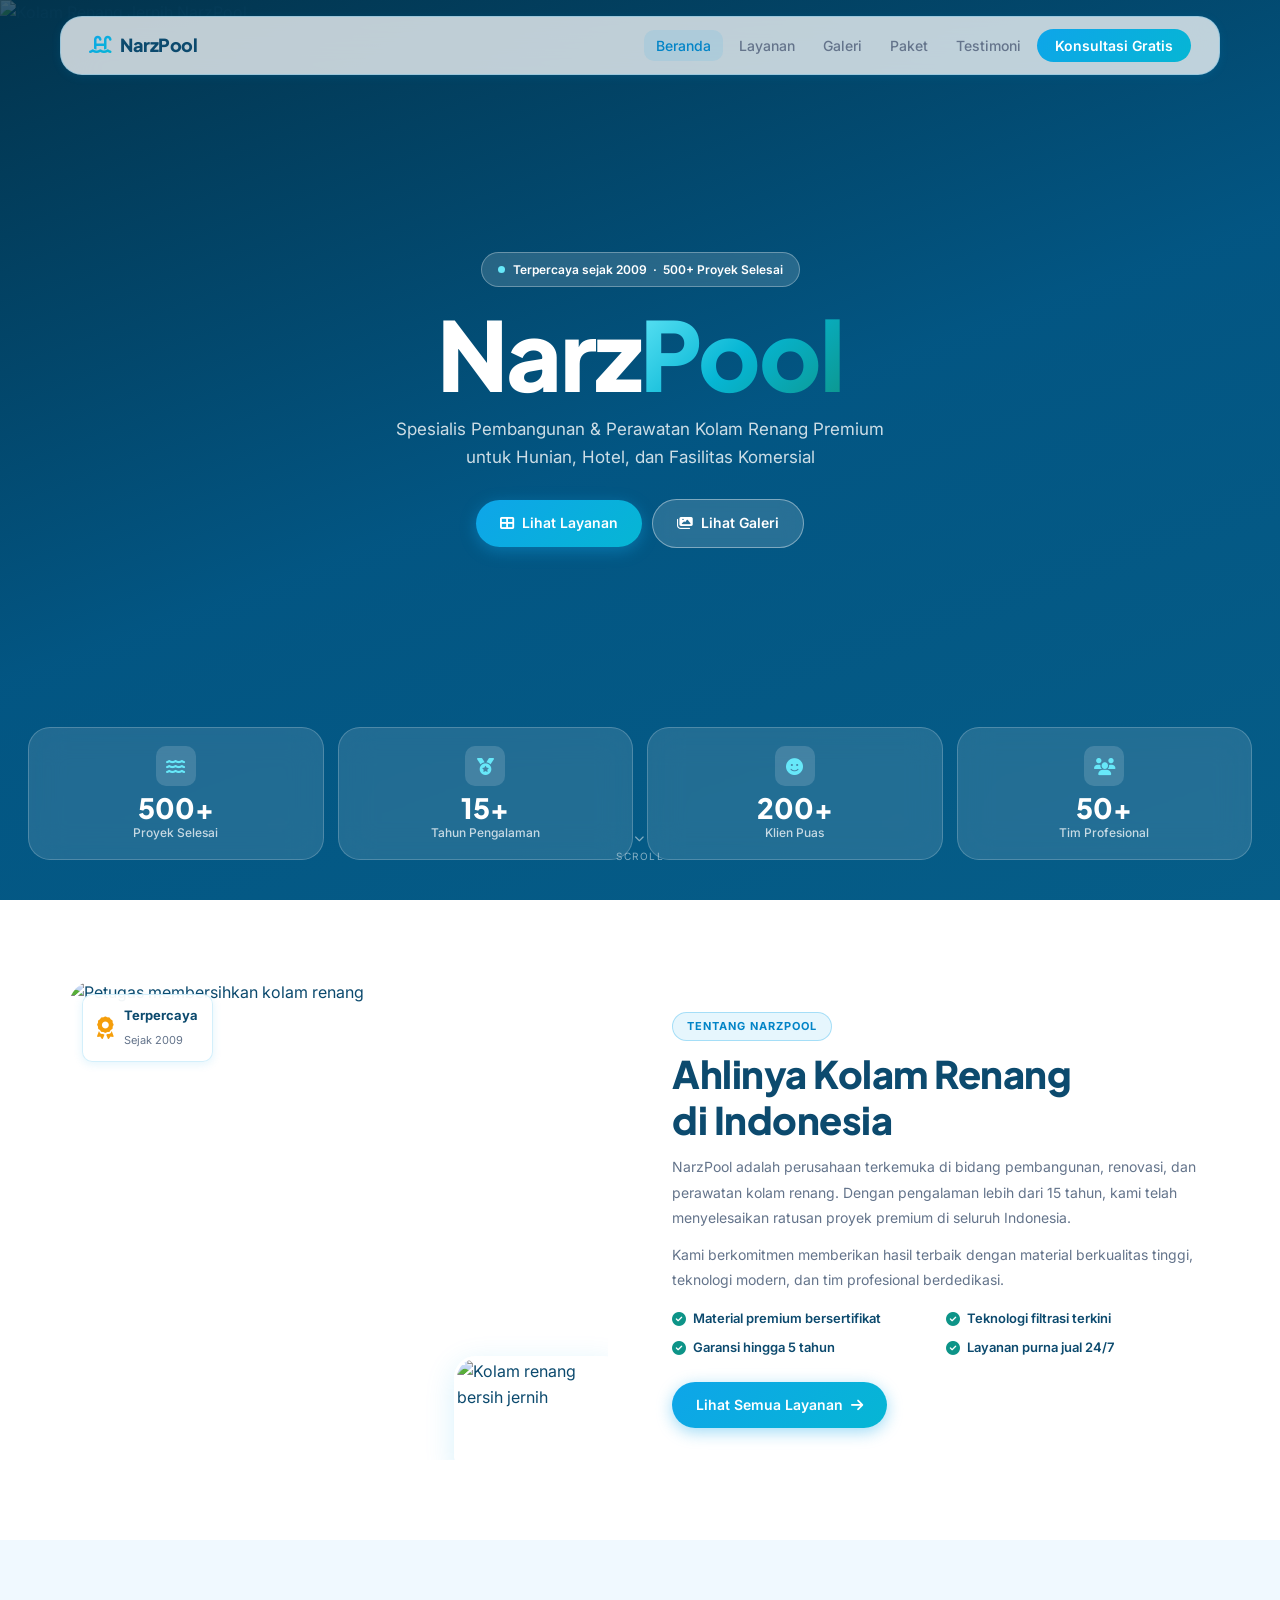
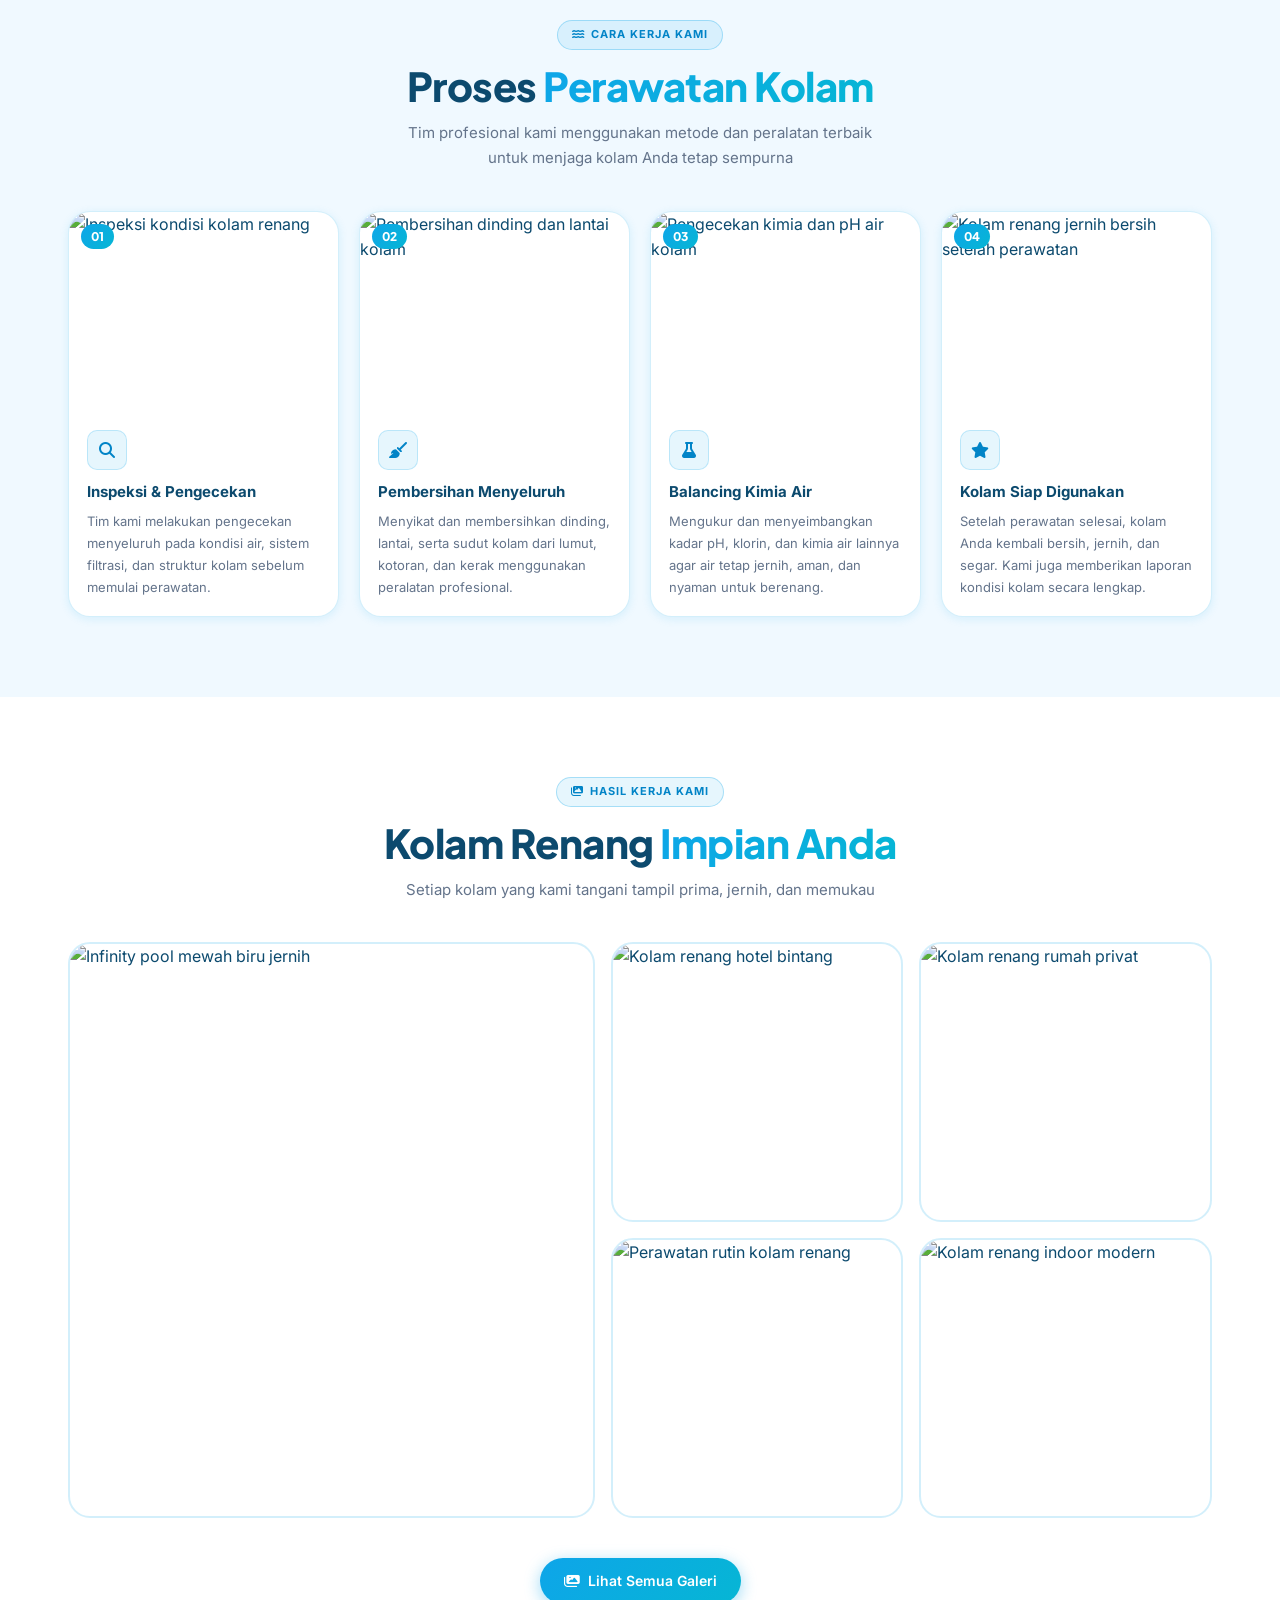
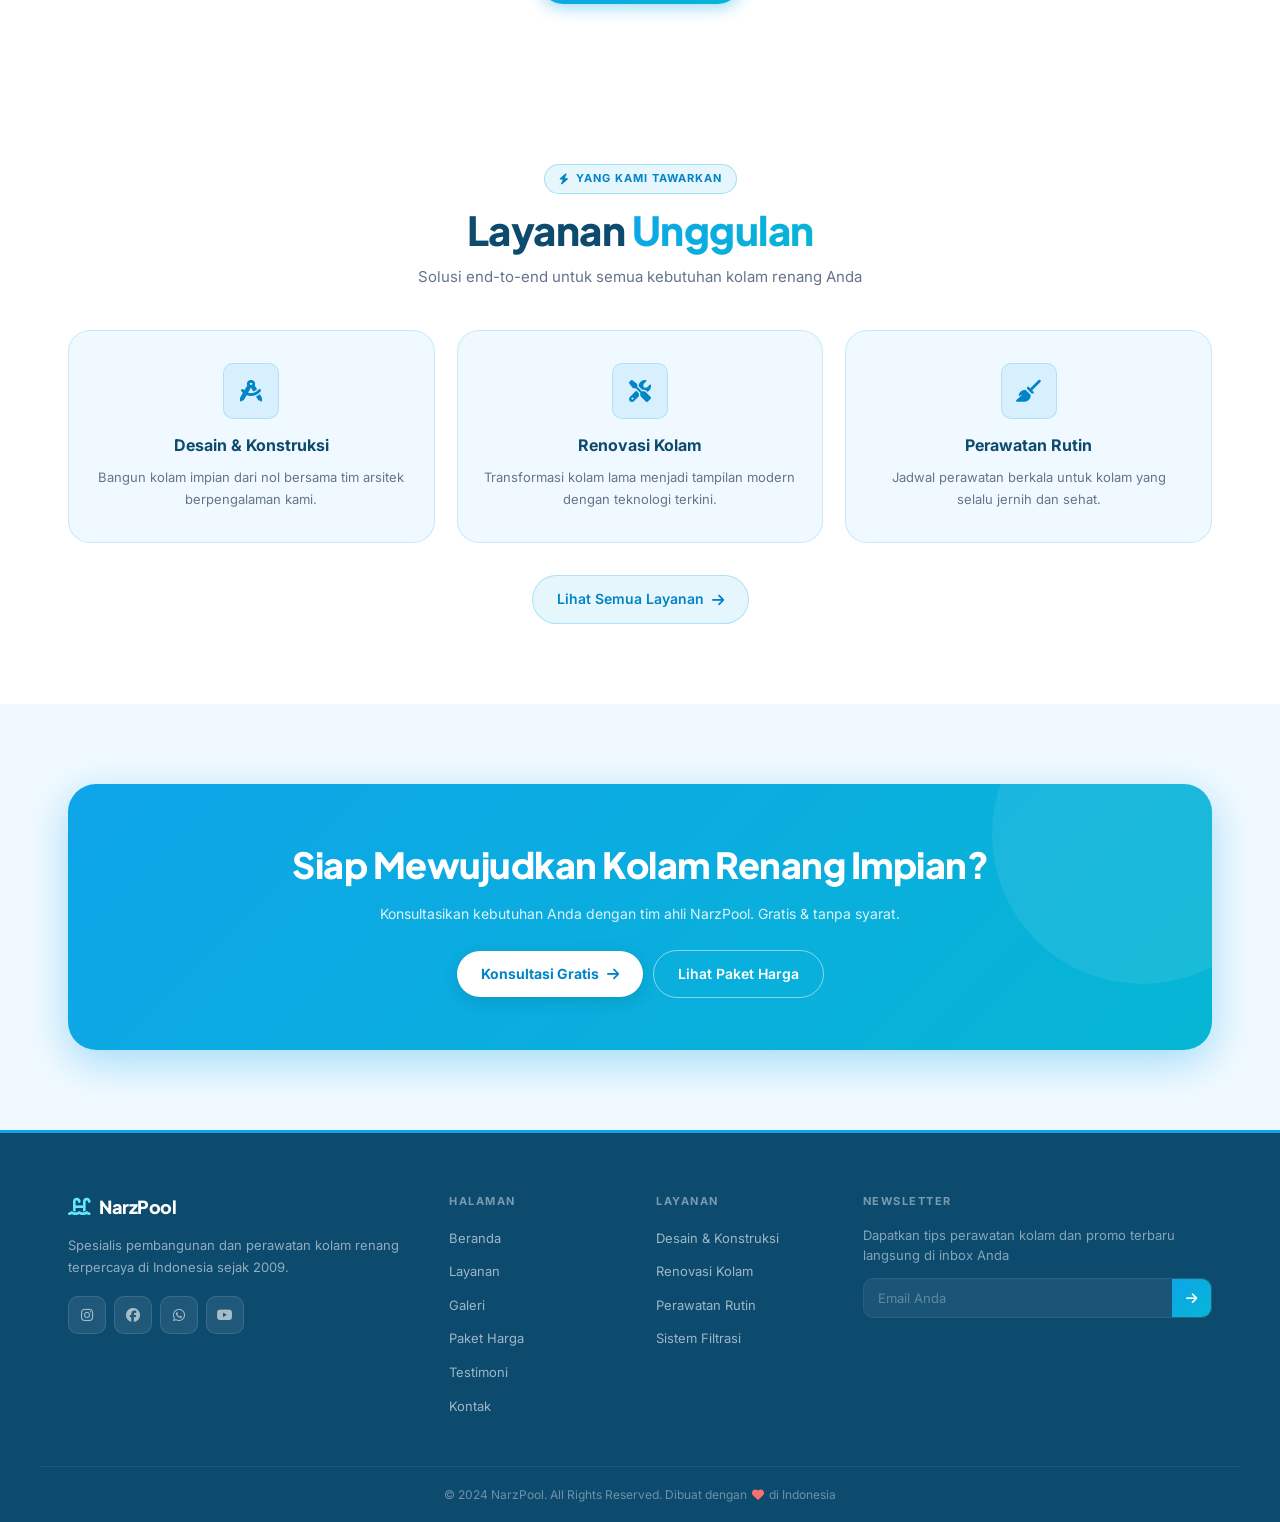
==== index.html @ c6076f53 "Add files via upload" ====
<!DOCTYPE html>
<html lang="id">
<head>
  <meta charset="UTF-8"/>
  <meta name="viewport" content="width=device-width, initial-scale=1.0"/>
  <title>NarzPool — Spesialis Kolam Renang Premium</title>
  <link rel="stylesheet" href="style.css"/>
  <link rel="stylesheet" href="https://cdnjs.cloudflare.com/ajax/libs/font-awesome/6.4.0/css/all.min.css"/>
</head>
<body>

  <!-- NAVBAR -->
  <nav class="navbar" id="navbar">
    <div class="nav-container">
      <a href="index.html" class="logo">
        <i class="fas fa-swimming-pool"></i>
        <span>NarzPool</span>
      </a>
      <ul class="nav-links" id="navLinks">
        <li><a href="index.html" class="active">Beranda</a></li>
        <li><a href="layanan.html">Layanan</a></li>
        <li><a href="galeri.html">Galeri</a></li>
        <li><a href="paket.html">Paket</a></li>
        <li><a href="testimoni.html">Testimoni</a></li>
        <li><a href="kontak.html" class="nav-cta">Konsultasi Gratis</a></li>
      </ul>
      <div class="hamburger" id="hamburger"><span></span><span></span><span></span></div>
    </div>
  </nav>

  <!-- ===== HERO dengan foto background ===== -->
  <section class="hero">
    <!-- Foto kolam renang jernih sebagai background -->
    <div class="hero-bg">
      <img
        src="https://images.unsplash.com/photo-1575429198097-0414ec08e8cd?w=1600&q=80&fit=crop"
        alt="Kolam Renang Jernih NarzPool"
        class="hero-bg-img"
      />
      <div class="hero-bg-overlay"></div>
    </div>

    <div class="hero-content">
      <div class="hero-badge">
        <span></span> Terpercaya sejak 2009 &nbsp;·&nbsp; 500+ Proyek Selesai
      </div>
      <h1>Narz<span class="gradient-text">Pool</span></h1>
      <p class="hero-tagline">
        Spesialis Pembangunan &amp; Perawatan Kolam Renang Premium<br>
        untuk Hunian, Hotel, dan Fasilitas Komersial
      </p>
      <div class="hero-btns">
        <a href="layanan.html" class="btn btn-primary"><i class="fas fa-th-large"></i> Lihat Layanan</a>
        <a href="galeri.html"  class="btn btn-ghost-hero"><i class="fas fa-images"></i> Lihat Galeri</a>
      </div>
    </div>

    <!-- Stats cards di dalam hero -->
    <div class="hero-stats-bar">
      <div class="hero-stat-item">
        <div class="stat-icon"><i class="fas fa-water"></i></div>
        <h3><span id="c1">500</span>+</h3>
        <p>Proyek Selesai</p>
      </div>
      <div class="hero-stat-item">
        <div class="stat-icon"><i class="fas fa-medal"></i></div>
        <h3><span id="c2">15</span>+</h3>
        <p>Tahun Pengalaman</p>
      </div>
      <div class="hero-stat-item">
        <div class="stat-icon"><i class="fas fa-smile"></i></div>
        <h3><span id="c3">200</span>+</h3>
        <p>Klien Puas</p>
      </div>
      <div class="hero-stat-item">
        <div class="stat-icon"><i class="fas fa-users"></i></div>
        <h3><span id="c4">50</span>+</h3>
        <p>Tim Profesional</p>
      </div>
    </div>

    <div class="hero-scroll">
      <a href="#about"><i class="fas fa-chevron-down"></i><span>Scroll</span></a>
    </div>
  </section>

  <!-- ===== ABOUT dengan foto nyata ===== -->
  <section class="about-home" id="about">
    <div class="container">
      <div class="about-grid">
        <div class="about-visual">
          <!-- Foto utama: petugas membersihkan kolam -->
          <div class="about-photo-stack">
            <img
              src="https://images.unsplash.com/photo-1622396481328-9b1b78cdd9fd?w=700&q=80&fit=crop"
              alt="Petugas membersihkan kolam renang"
              class="about-photo-main"
            />
            <!-- Foto kecil overlay: kolam bersih hasil kerja -->
            <div class="about-photo-mini">
              <img
                src="https://images.unsplash.com/photo-1560185007-cde436f6a4d0?w=300&q=80&fit=crop"
                alt="Kolam renang bersih jernih"
              />
            </div>
            <div class="about-badge">
              <i class="fas fa-award"></i>
              <div><strong>Terpercaya</strong><span>Sejak 2009</span></div>
            </div>
          </div>
        </div>
        <div class="about-text">
          <span class="section-tag">Tentang NarzPool</span>
          <h2>Ahlinya Kolam Renang<br>di Indonesia</h2>
          <p>NarzPool adalah perusahaan terkemuka di bidang pembangunan, renovasi, dan perawatan kolam renang. Dengan pengalaman lebih dari 15 tahun, kami telah menyelesaikan ratusan proyek premium di seluruh Indonesia.</p>
          <p>Kami berkomitmen memberikan hasil terbaik dengan material berkualitas tinggi, teknologi modern, dan tim profesional berdedikasi.</p>
          <div class="about-points">
            <div class="point"><i class="fas fa-check-circle"></i> Material premium bersertifikat</div>
            <div class="point"><i class="fas fa-check-circle"></i> Teknologi filtrasi terkini</div>
            <div class="point"><i class="fas fa-check-circle"></i> Garansi hingga 5 tahun</div>
            <div class="point"><i class="fas fa-check-circle"></i> Layanan purna jual 24/7</div>
          </div>
          <a href="layanan.html" class="btn btn-primary">Lihat Semua Layanan <i class="fas fa-arrow-right"></i></a>
        </div>
      </div>
    </div>
  </section>

  <!-- ===== PROSES PERAWATAN dengan foto ===== -->
  <section class="proses-section">
    <div class="container">
      <div class="section-header">
        <span class="section-tag"><i class="fas fa-water"></i> Cara Kerja Kami</span>
        <h2>Proses <span>Perawatan Kolam</span></h2>
        <p>Tim profesional kami menggunakan metode dan peralatan terbaik untuk menjaga kolam Anda tetap sempurna</p>
      </div>

      <div class="proses-grid">
        <!-- Langkah 1 -->
        <div class="proses-card">
          <div class="proses-img-wrap">
            <img
              src="https://images.unsplash.com/photo-1571902943202-507ec2618e8f?w=600&q=80&fit=crop"
              alt="Inspeksi kondisi kolam renang"
            />
            <div class="proses-num">01</div>
          </div>
          <div class="proses-body">
            <div class="proses-icon"><i class="fas fa-search"></i></div>
            <h3>Inspeksi & Pengecekan</h3>
            <p>Tim kami melakukan pengecekan menyeluruh pada kondisi air, sistem filtrasi, dan struktur kolam sebelum memulai perawatan.</p>
          </div>
        </div>

        <!-- Langkah 2 -->
        <div class="proses-card">
          <div class="proses-img-wrap">
            <img
              src="https://images.unsplash.com/photo-1600965962102-9d260a71890d?w=600&q=80&fit=crop"
              alt="Pembersihan dinding dan lantai kolam"
            />
            <div class="proses-num">02</div>
          </div>
          <div class="proses-body">
            <div class="proses-icon"><i class="fas fa-broom"></i></div>
            <h3>Pembersihan Menyeluruh</h3>
            <p>Menyikat dan membersihkan dinding, lantai, serta sudut kolam dari lumut, kotoran, dan kerak menggunakan peralatan profesional.</p>
          </div>
        </div>

        <!-- Langkah 3 -->
        <div class="proses-card">
          <div class="proses-img-wrap">
            <img
              src="https://images.unsplash.com/photo-1504174997557-4d5b864f0c4b?w=600&q=80&fit=crop"
              alt="Pengecekan kimia dan pH air kolam"
            />
            <div class="proses-num">03</div>
          </div>
          <div class="proses-body">
            <div class="proses-icon"><i class="fas fa-flask"></i></div>
            <h3>Balancing Kimia Air</h3>
            <p>Mengukur dan menyeimbangkan kadar pH, klorin, dan kimia air lainnya agar air tetap jernih, aman, dan nyaman untuk berenang.</p>
          </div>
        </div>

        <!-- Langkah 4 -->
        <div class="proses-card">
          <div class="proses-img-wrap">
            <img
              src="https://images.unsplash.com/photo-1540539234-c14a20fb7c7b?w=600&q=80&fit=crop"
              alt="Kolam renang jernih bersih setelah perawatan"
            />
            <div class="proses-num">04</div>
          </div>
          <div class="proses-body">
            <div class="proses-icon"><i class="fas fa-star"></i></div>
            <h3>Kolam Siap Digunakan</h3>
            <p>Setelah perawatan selesai, kolam Anda kembali bersih, jernih, dan segar. Kami juga memberikan laporan kondisi kolam secara lengkap.</p>
          </div>
        </div>
      </div>
    </div>
  </section>

  <!-- ===== SHOWCASE FOTO kolam renang ===== -->
  <section class="showcase-section">
    <div class="container">
      <div class="section-header">
        <span class="section-tag"><i class="fas fa-images"></i> Hasil Kerja Kami</span>
        <h2>Kolam Renang <span>Impian Anda</span></h2>
        <p>Setiap kolam yang kami tangani tampil prima, jernih, dan memukau</p>
      </div>
      <div class="showcase-grid">
        <div class="showcase-item showcase-big">
          <img src="https://images.unsplash.com/photo-1575429198097-0414ec08e8cd?w=900&q=80&fit=crop" alt="Infinity pool mewah biru jernih"/>
          <div class="showcase-caption">
            <span class="sc-tag">Infinity Pool</span>
            <h4>Villa Bali Luxury</h4>
          </div>
        </div>
        <div class="showcase-item">
          <img src="https://images.unsplash.com/photo-1519046904884-53103b34b206?w=600&q=80&fit=crop" alt="Kolam renang hotel bintang"/>
          <div class="showcase-caption">
            <span class="sc-tag">Hotel Pool</span>
            <h4>Grand Resort Jakarta</h4>
          </div>
        </div>
        <div class="showcase-item">
          <img src="https://images.unsplash.com/photo-1583212292454-1fe6229603b7?w=600&q=80&fit=crop" alt="Kolam renang rumah privat"/>
          <div class="showcase-caption">
            <span class="sc-tag">Private Pool</span>
            <h4>Rumah Mewah Sentul</h4>
          </div>
        </div>
        <div class="showcase-item">
          <img src="https://images.unsplash.com/photo-1621275471769-e6aa344546d5?w=600&q=80&fit=crop" alt="Perawatan rutin kolam renang"/>
          <div class="showcase-caption">
            <span class="sc-tag">Maintenance</span>
            <h4>Perawatan Rutin</h4>
          </div>
        </div>
        <div class="showcase-item">
          <img src="https://images.unsplash.com/photo-1572120360610-d971b9d7767c?w=600&q=80&fit=crop" alt="Kolam renang indoor modern"/>
          <div class="showcase-caption">
            <span class="sc-tag">Indoor Pool</span>
            <h4>Apartemen Premium</h4>
          </div>
        </div>
      </div>
      <div class="center-btn" style="margin-top:40px;">
        <a href="galeri.html" class="btn btn-primary"><i class="fas fa-images"></i> Lihat Semua Galeri</a>
      </div>
    </div>
  </section>

  <!-- ===== LAYANAN PREVIEW ===== -->
  <section class="preview-section">
    <div class="container">
      <div class="section-header">
        <span class="section-tag"><i class="fas fa-bolt"></i> Yang Kami Tawarkan</span>
        <h2>Layanan <span>Unggulan</span></h2>
        <p>Solusi end-to-end untuk semua kebutuhan kolam renang Anda</p>
      </div>
      <div class="preview-grid">
        <div class="preview-card">
          <div class="card-icon"><i class="fas fa-drafting-compass"></i></div>
          <h3>Desain & Konstruksi</h3>
          <p>Bangun kolam impian dari nol bersama tim arsitek berpengalaman kami.</p>
        </div>
        <div class="preview-card">
          <div class="card-icon"><i class="fas fa-tools"></i></div>
          <h3>Renovasi Kolam</h3>
          <p>Transformasi kolam lama menjadi tampilan modern dengan teknologi terkini.</p>
        </div>
        <div class="preview-card">
          <div class="card-icon"><i class="fas fa-broom"></i></div>
          <h3>Perawatan Rutin</h3>
          <p>Jadwal perawatan berkala untuk kolam yang selalu jernih dan sehat.</p>
        </div>
      </div>
      <div class="center-btn">
        <a href="layanan.html" class="btn btn-ghost">Lihat Semua Layanan <i class="fas fa-arrow-right"></i></a>
      </div>
    </div>
  </section>

  <!-- ===== CTA ===== -->
  <section class="cta-section">
    <div class="container">
      <div class="cta-box">
        <h2>Siap Mewujudkan Kolam Renang Impian?</h2>
        <p>Konsultasikan kebutuhan Anda dengan tim ahli NarzPool. Gratis &amp; tanpa syarat.</p>
        <div class="cta-btns">
          <a href="kontak.html" class="btn btn-white">Konsultasi Gratis <i class="fas fa-arrow-right"></i></a>
          <a href="paket.html"  class="btn btn-outline-white">Lihat Paket Harga</a>
        </div>
      </div>
    </div>
  </section>

  <!-- ===== FOOTER ===== -->
  <footer class="footer">
    <div class="footer-top">
      <div class="footer-brand">
        <a href="index.html" class="logo"><i class="fas fa-swimming-pool"></i><span>NarzPool</span></a>
        <p>Spesialis pembangunan dan perawatan kolam renang terpercaya di Indonesia sejak 2009.</p>
        <div class="social-links">
          <a href="#"><i class="fab fa-instagram"></i></a>
          <a href="#"><i class="fab fa-facebook"></i></a>
          <a href="#"><i class="fab fa-whatsapp"></i></a>
          <a href="#"><i class="fab fa-youtube"></i></a>
        </div>
      </div>
      <div class="footer-links">
        <h4>Halaman</h4>
        <ul>
          <li><a href="index.html">Beranda</a></li>
          <li><a href="layanan.html">Layanan</a></li>
          <li><a href="galeri.html">Galeri</a></li>
          <li><a href="paket.html">Paket Harga</a></li>
          <li><a href="testimoni.html">Testimoni</a></li>
          <li><a href="kontak.html">Kontak</a></li>
        </ul>
      </div>
      <div class="footer-links">
        <h4>Layanan</h4>
        <ul>
          <li><a href="layanan.html">Desain &amp; Konstruksi</a></li>
          <li><a href="layanan.html">Renovasi Kolam</a></li>
          <li><a href="layanan.html">Perawatan Rutin</a></li>
          <li><a href="layanan.html">Sistem Filtrasi</a></li>
        </ul>
      </div>
      <div class="footer-newsletter">
        <h4>Newsletter</h4>
        <p>Dapatkan tips perawatan kolam dan promo terbaru langsung di inbox Anda</p>
        <div class="newsletter-form">
          <input type="email" placeholder="Email Anda"/>
          <button><i class="fas fa-arrow-right"></i></button>
        </div>
      </div>
    </div>
    <div class="footer-bottom">
      <p>&copy; 2024 NarzPool. All Rights Reserved. Dibuat dengan <i class="fas fa-heart"></i> di Indonesia</p>
    </div>
  </footer>

  <script src="script.js"></script>
</body>
</html>
---- style.css ----
/* ================================================
   NARZPOOL — MOBILE-FIRST CSS (TULIS ULANG BERSIH)
   ================================================ */

@import url('https://fonts.googleapis.com/css2?family=Inter:wght@400;500;600;700;800;900&family=Plus+Jakarta+Sans:wght@600;700;800;900&display=swap');

/* ===== VARIABLES ===== */
:root {
  --blue:       #0ea5e9;
  --blue-dark:  #0284c7;
  --blue-deeper:#0c4a6e;
  --cyan:       #06b6d4;
  --teal:       #0d9488;
  --aqua:       #67e8f9;
  --bg:         #f0f9ff;
  --white:      #ffffff;
  --text:       #0c4a6e;
  --muted:      #64748b;
  --light-text: #94a3b8;
  --border:     rgba(14,165,233,0.18);

  --grad:       linear-gradient(135deg,#0ea5e9,#06b6d4);
  --grad-dark:  linear-gradient(135deg,#0284c7,#0d9488);

  --r-sm: 10px;
  --r-md: 16px;
  --r-lg: 22px;
  --r-xl: 28px;

  --sh-sm: 0 2px 10px rgba(14,165,233,.12);
  --sh-md: 0 8px 30px rgba(14,165,233,.16);
  --sh-lg: 0 20px 60px rgba(14,165,233,.22);

  --ease: all .3s cubic-bezier(.4,0,.2,1);
}

/* ===== RESET ===== */
*,*::before,*::after{margin:0;padding:0;box-sizing:border-box}
html{scroll-behavior:smooth;-webkit-text-size-adjust:100%}
body{font-family:'Inter',sans-serif;background:var(--bg);color:var(--text);overflow-x:hidden;line-height:1.6}
img{display:block;max-width:100%;height:auto}
a{text-decoration:none}
button{cursor:pointer;font-family:inherit}
ul{list-style:none}

/* ===== LAYOUT ===== */
.container{width:100%;max-width:1200px;margin:0 auto;padding:0 16px}

/* ===== TYPOGRAPHY ===== */
.section-tag{
  display:inline-flex;align-items:center;gap:6px;
  padding:5px 14px;background:rgba(14,165,233,.1);
  border:1px solid rgba(14,165,233,.3);border-radius:50px;
  font-size:11px;font-weight:700;letter-spacing:1px;
  text-transform:uppercase;color:var(--blue-dark);margin-bottom:12px;
}
.section-header{text-align:center;margin-bottom:40px}
.section-header h2{
  font-family:'Plus Jakarta Sans',sans-serif;
  font-size:clamp(24px,5vw,40px);font-weight:800;
  color:var(--text);line-height:1.2;letter-spacing:-.5px;margin-bottom:10px;
}
.section-header h2 span{background:var(--grad);-webkit-background-clip:text;-webkit-text-fill-color:transparent;background-clip:text}
.section-header p{color:var(--muted);font-size:15px;max-width:500px;margin:0 auto;line-height:1.7}

/* ===== BUTTONS ===== */
.btn{
  display:inline-flex;align-items:center;justify-content:center;gap:8px;
  padding:12px 24px;border-radius:50px;font-family:'Inter',sans-serif;
  font-weight:600;font-size:14px;border:none;cursor:pointer;transition:var(--ease);
  white-space:nowrap;
}
.btn-primary{background:var(--grad);color:#fff;box-shadow:0 4px 16px rgba(14,165,233,.4)}
.btn-primary:hover{transform:translateY(-2px);box-shadow:0 8px 24px rgba(14,165,233,.5)}
.btn-ghost{background:rgba(14,165,233,.1);color:var(--blue-dark);border:1.5px solid rgba(14,165,233,.25)}
.btn-ghost:hover{background:rgba(14,165,233,.18);transform:translateY(-2px)}
.btn-ghost-hero{background:rgba(255,255,255,.15);color:#fff;border:1.5px solid rgba(255,255,255,.4);backdrop-filter:blur(10px)}
.btn-ghost-hero:hover{background:rgba(255,255,255,.25);border-color:#fff}
.btn-white{background:#fff;color:var(--blue-dark);font-weight:700;box-shadow:0 4px 16px rgba(0,0,0,.12)}
.btn-white:hover{transform:translateY(-2px);box-shadow:0 8px 24px rgba(0,0,0,.18)}
.btn-outline-white{background:transparent;color:#fff;border:1.5px solid rgba(255,255,255,.5)}
.btn-outline-white:hover{background:rgba(255,255,255,.12);border-color:#fff}
.btn-outline-blue{background:transparent;color:var(--blue-dark);border:1.5px solid var(--border)}
.btn-outline-blue:hover{background:var(--bg);transform:translateY(-2px)}
.btn-full{width:100%}
.btn-wa{display:inline-flex;align-items:center;gap:7px;padding:10px 20px;border-radius:50px;background:#16a34a;color:#fff;font-size:13px;font-weight:600;transition:var(--ease)}
.btn-wa:hover{background:#15803d;transform:translateY(-2px)}
.center-btn{text-align:center}

/* ===== NAVBAR ===== */
.navbar{
  position:fixed;top:12px;left:50%;transform:translateX(-50%);
  width:calc(100% - 24px);max-width:1160px;z-index:1000;
  padding:12px 16px;border-radius:var(--r-lg);
  background:rgba(255,255,255,.75);backdrop-filter:blur(20px);
  -webkit-backdrop-filter:blur(20px);
  border:1px solid rgba(14,165,233,.2);box-shadow:var(--sh-sm);
  transition:var(--ease);
}
.navbar.scrolled{background:rgba(255,255,255,.95);box-shadow:var(--sh-md)}
.navbar[data-inner="true"]{background:rgba(255,255,255,.95)!important;box-shadow:var(--sh-md)!important}
.nav-container{display:flex;align-items:center;justify-content:space-between;gap:12px}
.logo{display:flex;align-items:center;gap:8px;flex-shrink:0}
.logo i{font-size:20px;background:var(--grad);-webkit-background-clip:text;-webkit-text-fill-color:transparent}
.logo span{font-family:'Plus Jakarta Sans',sans-serif;font-size:18px;font-weight:800;color:var(--text);letter-spacing:-.5px}
.nav-links{display:none} /* hidden mobile, shown desktop */
.nav-links a{color:var(--muted);font-size:14px;font-weight:500;padding:7px 12px;border-radius:var(--r-sm);transition:var(--ease)}
.nav-links a:hover,.nav-links a.active{color:var(--blue-dark);background:rgba(14,165,233,.1)}
.nav-cta{background:var(--grad)!important;color:#fff!important;padding:8px 18px!important;border-radius:50px!important;font-weight:600!important}
.hamburger{display:flex;flex-direction:column;gap:5px;padding:6px;cursor:pointer;z-index:1001}
.hamburger span{width:22px;height:2px;background:var(--text);border-radius:2px;transition:var(--ease);display:block}

/* Mobile nav drawer */
.nav-overlay{display:none;position:fixed;inset:0;background:rgba(0,0,0,.45);z-index:998;backdrop-filter:blur(3px)}
.nav-overlay.show{display:block}
.nav-links.open{
  display:flex;flex-direction:column;gap:4px;
  position:fixed;top:0;right:0;bottom:0;
  width:min(280px,82vw);
  background:#fff;
  padding:72px 20px 32px;
  box-shadow:-4px 0 40px rgba(0,0,0,.15);
  z-index:999;overflow-y:auto;
}
.nav-links.open a{font-size:15px;padding:12px 16px;display:block;border-radius:var(--r-sm);color:var(--text)}
.nav-links.open .nav-cta{margin-top:12px;display:block;text-align:center;padding:12px 16px!important;border-radius:var(--r-md)!important}

/* ===== HERO ===== */
.hero{
  position:relative;min-height:100svh;
  display:flex;flex-direction:column;
  align-items:center;justify-content:space-between;
  overflow:hidden;background:#023e5e;
}
.hero-bg{position:absolute;inset:0;z-index:0}
.hero-bg-img{width:100%;height:100%;object-fit:cover;object-position:center;animation:heroZoom 16s ease-in-out infinite alternate}
@keyframes heroZoom{from{transform:scale(1)}to{transform:scale(1.08)}}
.hero-bg-overlay{position:absolute;inset:0;background:linear-gradient(160deg,rgba(2,48,71,.78) 0%,rgba(3,105,161,.55) 50%,rgba(14,165,233,.3) 100%)}
.hero-orb,.hero-grid{display:none} /* tidak perlu di mobile */

.hero-content{
  position:relative;z-index:2;text-align:center;
  width:100%;padding:88px 20px 24px;
  flex:1;display:flex;flex-direction:column;
  align-items:center;justify-content:center;
}
.hero-badge{
  display:inline-flex;align-items:center;gap:8px;
  padding:7px 16px;border-radius:50px;
  background:rgba(255,255,255,.15);border:1px solid rgba(255,255,255,.3);
  font-size:12px;font-weight:600;color:#fff;margin-bottom:18px;
  backdrop-filter:blur(10px);
}
.hero-badge span{width:7px;height:7px;background:var(--aqua);border-radius:50%;animation:pulse 2s infinite}
@keyframes pulse{0%,100%{opacity:1;transform:scale(1)}50%{opacity:.5;transform:scale(1.5)}}
.hero h1{
  font-family:'Plus Jakarta Sans',sans-serif;
  font-size:clamp(44px,12vw,100px);
  font-weight:900;color:#fff;line-height:1;
  letter-spacing:-2px;margin-bottom:14px;
}
.gradient-text{background:linear-gradient(135deg,#67e8f9,#06b6d4,#0d9488);-webkit-background-clip:text;-webkit-text-fill-color:transparent;background-clip:text}
.hero-tagline{font-size:clamp(14px,3.5vw,17px);color:rgba(255,255,255,.8);margin-bottom:28px;line-height:1.65}
.hero-btns{display:flex;flex-direction:column;align-items:center;gap:10px;margin-bottom:0}
.hero-btns .btn{width:100%;max-width:300px}

/* Stats bar */
.hero-stats-bar{
  position:relative;z-index:2;
  width:100%;padding:0 16px 28px;
  display:grid;grid-template-columns:1fr 1fr;gap:12px;
}
.hero-stat-item{
  background:rgba(255,255,255,.12);
  backdrop-filter:blur(16px);
  -webkit-backdrop-filter:blur(16px);
  border:1px solid rgba(255,255,255,.2);
  border-radius:var(--r-lg);
  padding:16px 14px;
  text-align:center;
  transition:var(--ease);
}
.hero-stat-item:hover{background:rgba(255,255,255,.2);border-color:rgba(255,255,255,.35)}
.stat-icon{
  width:36px;height:36px;
  background:rgba(255,255,255,.15);
  border-radius:var(--r-sm);
  display:flex;align-items:center;justify-content:center;
  margin:0 auto 8px;
}
.stat-icon i{font-size:15px;color:var(--aqua)}
.hero-stat-item h3{
  font-family:'Plus Jakarta Sans',sans-serif;
  font-size:22px;font-weight:900;
  color:#fff;line-height:1;margin-bottom:3px;
}
.hero-stat-item p{font-size:11px;color:rgba(255,255,255,.75);font-weight:500;line-height:1.3}
.hero-scroll{display:none}

/* ===== PAGE HERO (halaman dalam) ===== */
.page-hero{
  position:relative;min-height:260px;
  display:flex;align-items:center;justify-content:center;
  text-align:center;padding:90px 16px 40px;overflow:hidden;
  background:linear-gradient(160deg,#e0f2fe,#bae6fd,#cffafe);
}
.page-hero-img .page-hero-bg{
  position:absolute;inset:0;width:100%;height:100%;
  object-fit:cover;object-position:center 40%;z-index:0;
  animation:heroZoom 14s ease-in-out infinite alternate;
}
.page-hero-overlay{
  position:absolute;inset:0;z-index:1;
  background:linear-gradient(160deg,rgba(2,48,71,.75) 0%,rgba(3,105,161,.5) 60%,rgba(14,165,233,.25) 100%);
}
.page-hero-content{position:relative;z-index:2}
.page-hero-content h1{
  font-family:'Plus Jakarta Sans',sans-serif;
  font-size:clamp(28px,7vw,56px);font-weight:900;
  color:var(--text);letter-spacing:-.5px;margin-bottom:12px;
}
.page-hero-img .page-hero-content h1{color:#fff}
.breadcrumb{display:flex;align-items:center;justify-content:center;gap:8px;font-size:13px;color:var(--muted);flex-wrap:wrap}
.breadcrumb a{color:var(--blue-dark);font-weight:600}
.page-hero-img .breadcrumb{color:rgba(255,255,255,.7)}
.page-hero-img .breadcrumb a{color:var(--aqua)}
.breadcrumb i{font-size:10px}

/* ===== ABOUT HOME ===== */
.about-home{padding:60px 0;background:var(--white)}
.about-grid{display:flex;flex-direction:column;gap:32px}
.about-photo-stack{position:relative;border-radius:var(--r-xl);overflow:hidden;height:260px}
.about-photo-main{width:100%;height:100%;object-fit:cover}
.about-photo-mini{display:none}
.about-badge{
  position:absolute;top:14px;left:14px;
  background:rgba(255,255,255,.95);border:1px solid var(--border);
  border-radius:var(--r-sm);padding:10px 14px;
  display:flex;align-items:center;gap:10px;box-shadow:var(--sh-sm);
}
.about-badge i{font-size:22px;color:#f59e0b}
.about-badge strong{display:block;font-weight:700;color:var(--text);font-size:13px}
.about-badge span{color:var(--muted);font-size:11px}
.about-text .section-tag{margin-bottom:10px}
.about-text h2{font-family:'Plus Jakarta Sans',sans-serif;font-size:clamp(22px,5vw,36px);font-weight:800;color:var(--text);line-height:1.2;letter-spacing:-.5px;margin-bottom:12px}
.about-text p{color:var(--muted);font-size:14px;line-height:1.8;margin-bottom:12px}
.about-points{display:grid;grid-template-columns:1fr 1fr;gap:8px;margin:16px 0 24px}
.point{display:flex;align-items:center;gap:7px;font-size:13px;color:var(--text);font-weight:600}
.point i{color:var(--teal);font-size:14px;flex-shrink:0}

/* ===== PROSES SECTION ===== */
.proses-section{padding:60px 0;background:var(--bg)}
.proses-grid{display:flex;flex-direction:column;gap:16px}
.proses-card{background:var(--white);border:1.5px solid var(--border);border-radius:var(--r-lg);overflow:hidden;box-shadow:var(--sh-sm)}
.proses-img-wrap{position:relative;height:180px;overflow:hidden}
.proses-img-wrap img{width:100%;height:100%;object-fit:cover}
.proses-num{position:absolute;top:12px;left:12px;background:var(--grad);color:#fff;font-family:'Plus Jakarta Sans',sans-serif;font-size:12px;font-weight:800;padding:3px 10px;border-radius:50px}
.proses-body{padding:18px}
.proses-icon{width:40px;height:40px;background:rgba(14,165,233,.1);border:1.5px solid rgba(14,165,233,.2);border-radius:var(--r-sm);display:flex;align-items:center;justify-content:center;margin-bottom:10px}
.proses-icon i{font-size:16px;color:var(--blue-dark)}
.proses-body h3{font-size:15px;font-weight:700;color:var(--text);margin-bottom:6px}
.proses-body p{font-size:13px;color:var(--muted);line-height:1.7}

/* ===== SHOWCASE ===== */
.showcase-section{padding:60px 0;background:var(--white)}
.showcase-grid{display:flex;flex-direction:column;gap:12px}
.showcase-item{position:relative;border-radius:var(--r-lg);overflow:hidden;height:200px;border:2px solid var(--border)}
.showcase-item img{width:100%;height:100%;object-fit:cover}
.showcase-caption{
  position:absolute;bottom:0;left:0;right:0;
  padding:16px;
  background:linear-gradient(to top,rgba(2,48,71,.85) 0%,transparent 100%);
}
.sc-tag{display:inline-block;background:rgba(14,165,233,.85);color:#fff;font-size:10px;font-weight:700;padding:2px 8px;border-radius:50px;margin-bottom:4px;text-transform:uppercase;letter-spacing:.8px}
.showcase-caption h4{color:#fff;font-size:14px;font-weight:700}
.showcase-big{height:240px}

/* ===== PREVIEW LAYANAN ===== */
.preview-section{padding:60px 0;background:var(--white)}
.preview-grid{display:flex;flex-direction:column;gap:14px;margin-bottom:32px}
.preview-card{background:var(--bg);border:1.5px solid var(--border);border-radius:var(--r-lg);padding:24px 20px;text-align:center}
.card-icon{width:56px;height:56px;background:rgba(14,165,233,.1);border:1.5px solid rgba(14,165,233,.2);border-radius:var(--r-sm);display:flex;align-items:center;justify-content:center;margin:0 auto 14px}
.card-icon i{font-size:22px;color:var(--blue-dark)}
.preview-card h3{font-size:16px;font-weight:700;color:var(--text);margin-bottom:8px}
.preview-card p{font-size:13px;color:var(--muted);line-height:1.7}

/* ===== CTA ===== */
.cta-section{padding:48px 0;background:var(--bg)}
.cta-box{
  border-radius:var(--r-xl);padding:40px 20px;text-align:center;
  background:var(--grad);position:relative;overflow:hidden;
  box-shadow:0 12px 40px rgba(14,165,233,.35);
}
.cta-box::before{content:'';position:absolute;width:300px;height:300px;background:rgba(255,255,255,.08);border-radius:50%;top:-100px;right:-80px;pointer-events:none}
.cta-box h2{font-family:'Plus Jakarta Sans',sans-serif;font-size:clamp(20px,5vw,36px);font-weight:800;color:#fff;letter-spacing:-.5px;margin-bottom:10px;position:relative;z-index:1}
.cta-box p{color:rgba(255,255,255,.85);font-size:14px;margin-bottom:24px;position:relative;z-index:1}
.cta-btns{display:flex;flex-direction:column;align-items:center;gap:10px;position:relative;z-index:1}
.cta-btns .btn{width:100%;max-width:300px}

/* ===== LAYANAN PAGE ===== */
.layanan-page{padding:60px 0;background:var(--bg)}
.layanan-grid-page{display:flex;flex-direction:column;gap:14px;margin-bottom:48px}
.layanan-card{background:var(--white);border:1.5px solid var(--border);border-radius:var(--r-lg);padding:24px 20px;position:relative;overflow:hidden}
.layanan-card h3{font-size:16px;font-weight:700;color:var(--text);margin-bottom:8px}
.layanan-card p{font-size:13px;color:var(--muted);line-height:1.7}
.layanan-card .card-icon{margin:0 0 14px}

.layanan-detail-item{display:flex;flex-direction:column;gap:24px;margin-bottom:48px;padding-bottom:48px;border-bottom:2px dashed var(--border)}
.layanan-detail-item:last-child{border-bottom:none;margin-bottom:0;padding-bottom:0}
.layanan-detail-item.reverse{flex-direction:column}
.layanan-detail-img{height:220px;border-radius:var(--r-lg);overflow:hidden;border:2px solid var(--border);flex-shrink:0}
.layanan-detail-img img{width:100%;height:100%;object-fit:cover}
.service-number{font-family:'Plus Jakarta Sans',sans-serif;font-size:48px;font-weight:900;color:rgba(14,165,233,.1);display:block;line-height:1;margin-bottom:2px;letter-spacing:-2px}
.layanan-detail-text h3{font-family:'Plus Jakarta Sans',sans-serif;font-size:clamp(18px,4vw,26px);font-weight:800;color:var(--text);margin-bottom:10px;letter-spacing:-.3px}
.layanan-detail-text p{color:var(--muted);font-size:14px;line-height:1.8;margin-bottom:16px}
.service-list{list-style:none;margin-bottom:20px}
.service-list li{display:flex;align-items:center;gap:8px;padding:8px 0;font-size:13px;color:var(--text);border-bottom:1px solid var(--border)}
.service-list li:last-child{border-bottom:none}
.service-list .fa-check{color:var(--teal);width:14px;flex-shrink:0}

/* ===== GALERI PAGE ===== */
.galeri-page{padding:60px 0;background:var(--bg)}
.filter-btns{display:flex;gap:8px;overflow-x:auto;padding-bottom:6px;margin-bottom:32px;-webkit-overflow-scrolling:touch;scrollbar-width:none}
.filter-btns::-webkit-scrollbar{display:none}
.filter-btn{white-space:nowrap;flex-shrink:0;padding:8px 16px;border-radius:50px;border:1.5px solid var(--border);background:var(--white);font-family:'Inter',sans-serif;font-size:13px;font-weight:500;cursor:pointer;color:var(--muted);transition:var(--ease)}
.filter-btn.active{background:var(--grad);border-color:transparent;color:#fff;font-weight:600}
.galeri-masonry{display:flex;flex-direction:column;gap:14px}
.galeri-card{border-radius:var(--r-lg);overflow:hidden;border:2px solid var(--border)}
.galeri-card.hidden{display:none}
.galeri-card-img{position:relative;overflow:hidden;display:block}
.galeri-card-img img{position:absolute;inset:0;width:100%;height:100%;object-fit:cover}
.galeri-card-img::before{content:'';position:absolute;inset:0;background:linear-gradient(to top,rgba(2,48,71,.75) 0%,transparent 55%);z-index:1}
.galeri-card-overlay{position:relative;z-index:2;padding:16px;width:100%}
.galeri-card-overlay h4{color:#fff;font-size:15px;font-weight:700;margin-bottom:3px}
.galeri-card-overlay p{color:rgba(255,255,255,.75);font-size:12px;margin-bottom:6px}
.galeri-tag{display:inline-block;background:rgba(14,165,233,.85);color:#fff;padding:2px 8px;border-radius:50px;font-size:11px;font-weight:600}
.no-result{text-align:center;padding:48px;color:var(--muted)}
.no-result i{font-size:40px;opacity:.25;margin-bottom:10px;display:block}

/* ===== PAKET PAGE ===== */
.paket-page{padding:60px 0;background:var(--bg)}
.paket-grid-page{display:flex;flex-direction:column;gap:16px}
.paket-card-page{background:var(--white);border:2px solid var(--border);border-radius:var(--r-xl);overflow:hidden;position:relative}
.paket-card-page.featured{background:var(--grad);border-color:transparent}
.paket-ribbon{position:absolute;top:0;right:0;background:linear-gradient(135deg,#f59e0b,#ef4444);color:#fff;padding:6px 16px;font-size:11px;font-weight:700;border-bottom-left-radius:var(--r-sm)}
.paket-top{padding:28px 22px 16px;text-align:center}
.paket-icon{width:52px;height:52px;background:rgba(14,165,233,.1);border:1.5px solid rgba(14,165,233,.25);border-radius:var(--r-sm);display:flex;align-items:center;justify-content:center;margin:0 auto 12px}
.paket-icon i{font-size:22px;color:var(--blue-dark)}
.paket-card-page.featured .paket-icon{background:rgba(255,255,255,.2);border-color:rgba(255,255,255,.3)}
.paket-card-page.featured .paket-icon i{color:#fff}
.paket-top h3{font-family:'Plus Jakarta Sans',sans-serif;font-size:20px;font-weight:800;color:var(--text);margin-bottom:3px}
.paket-card-page.featured .paket-top h3{color:#fff}
.paket-sub{font-size:13px;color:var(--muted);margin-bottom:12px}
.paket-card-page.featured .paket-sub{color:rgba(255,255,255,.8)}
.paket-price-big span{font-family:'Plus Jakarta Sans',sans-serif;font-size:28px;font-weight:800;color:var(--blue-dark)}
.paket-card-page.featured .paket-price-big span{color:#fff}
.paket-price-big small{display:block;font-size:11px;color:var(--muted);margin-top:2px}
.paket-card-page.featured .paket-price-big small{color:rgba(255,255,255,.7)}
.paket-body{padding:0 22px 22px}
.paket-body ul{margin-bottom:18px}
.paket-body li{padding:8px 0;display:flex;align-items:center;gap:8px;font-size:13px;color:var(--text);border-bottom:1px solid var(--border)}
.paket-card-page.featured .paket-body li{color:rgba(255,255,255,.9);border-bottom-color:rgba(255,255,255,.15)}
.paket-body li.disabled{opacity:.4}
.paket-body .fa-check{color:var(--teal);width:14px;flex-shrink:0}
.paket-body .fa-times{color:var(--light-text);width:14px;flex-shrink:0}
.paket-body .btn{display:block;text-align:center}

.paket-banner{position:relative;border-radius:var(--r-lg);overflow:hidden;height:200px;margin-bottom:32px;border:2px solid var(--border)}
.paket-banner img{width:100%;height:100%;object-fit:cover;object-position:center 30%}
.paket-banner::before{content:'';position:absolute;inset:0;background:linear-gradient(90deg,rgba(2,48,71,.85) 0%,rgba(2,48,71,.25) 70%,transparent 100%);z-index:1}
.paket-banner-text{position:absolute;top:50%;left:18px;transform:translateY(-50%);z-index:2;max-width:240px}
.paket-banner-text .section-tag{background:rgba(255,255,255,.15);border-color:rgba(255,255,255,.3);color:#fff;margin-bottom:8px}
.paket-banner-text h3{font-family:'Plus Jakarta Sans',sans-serif;font-size:16px;font-weight:800;color:#fff;margin-bottom:5px;line-height:1.25}
.paket-banner-text p{color:rgba(255,255,255,.8);font-size:12px;line-height:1.5}

.maintenance-grid{display:flex;flex-direction:column;gap:14px}
.maintenance-card{background:var(--white);border:2px solid var(--border);border-radius:var(--r-lg);padding:28px 22px;text-align:center}
.maintenance-card.featured{background:linear-gradient(135deg,#e0f2fe,#cffafe);border-color:var(--blue)}
.maintenance-card>i{font-size:36px;color:var(--blue);margin-bottom:12px;display:block}
.maintenance-card h3{font-family:'Plus Jakarta Sans',sans-serif;font-size:17px;font-weight:700;color:var(--text);margin-bottom:6px}
.maint-price{font-size:20px;font-weight:800;color:var(--blue-dark);margin-bottom:14px}
.maint-price span{font-size:12px;font-weight:400;color:var(--muted)}
.maintenance-card ul{text-align:left;margin-bottom:18px}
.maintenance-card li{padding:6px 0;display:flex;align-items:center;gap:7px;font-size:13px;color:var(--text);border-bottom:1px solid var(--border)}
.maintenance-card .fa-check{color:var(--teal);width:13px;flex-shrink:0}
.maintenance-card .btn{display:block}

.faq-section{margin-top:48px}
.faq-list{max-width:720px;margin:0 auto}
.faq-item{border:1.5px solid var(--border);border-radius:var(--r-md);margin-bottom:8px;overflow:hidden;background:var(--white)}
.faq-question{display:flex;justify-content:space-between;align-items:center;padding:15px 18px;cursor:pointer;font-weight:600;font-size:14px;color:var(--text)}
.faq-question.open{color:var(--blue-dark);background:rgba(14,165,233,.06)}
.faq-question i{transition:transform .3s;color:var(--muted);font-size:12px;flex-shrink:0}
.faq-question.open i{transform:rotate(45deg);color:var(--blue)}
.faq-answer{max-height:0;overflow:hidden;transition:max-height .4s ease,padding .3s;padding:0 18px}
.faq-answer.open{max-height:300px;padding:14px 18px}
.faq-answer p{color:var(--muted);font-size:13px;line-height:1.8}

/* ===== TESTIMONI PAGE ===== */
.rating-summary{padding:48px 0;background:var(--white)}
.rating-box{max-width:640px;margin:0 auto;background:var(--bg);border:2px solid var(--border);border-radius:var(--r-xl);padding:28px 20px;display:flex;flex-direction:column;gap:24px;align-items:center;text-align:center}
.rating-score h2{font-family:'Plus Jakarta Sans',sans-serif;font-size:64px;font-weight:900;background:var(--grad);-webkit-background-clip:text;-webkit-text-fill-color:transparent;background-clip:text;line-height:1}
.stars-big{color:#f59e0b;font-size:16px;margin:6px 0;display:flex;justify-content:center;gap:3px}
.rating-score p{color:var(--muted);font-size:12px}
.rating-bars{width:100%}
.rating-bar-item{display:flex;align-items:center;gap:10px;margin-bottom:8px;font-size:12px;color:var(--muted)}
.rating-bar-item span:first-child{width:56px;text-align:right;flex-shrink:0}
.rating-bar-item span:last-child{width:28px;flex-shrink:0}
.bar-track{flex:1;height:7px;background:var(--border);border-radius:4px;overflow:hidden}
.bar-fill{height:100%;background:var(--grad);border-radius:4px}

.testimoni-page{padding:60px 0;background:var(--bg)}
.testi-grid-full{display:flex;flex-direction:column;gap:14px}
.testi-card-full{background:var(--white);border:1.5px solid var(--border);border-radius:var(--r-lg);padding:22px}
.testi-header{display:flex;align-items:flex-start;gap:12px;margin-bottom:14px}
.testi-photo{width:46px;height:46px;border-radius:50%;object-fit:cover;border:2px solid var(--border);flex-shrink:0}
.testi-avatar{width:46px;height:46px;border-radius:50%;display:flex;align-items:center;justify-content:center;color:#fff;font-weight:700;font-size:14px;flex-shrink:0}
.testi-header h4{font-size:14px;font-weight:700;color:var(--text);margin-bottom:2px}
.testi-header>div:nth-child(2)>span{font-size:12px;color:var(--muted)}
.testi-header .stars{display:flex;gap:2px;color:#f59e0b;font-size:11px;margin-top:4px}
.testi-tag{margin-left:auto;background:rgba(14,165,233,.1);color:var(--blue-dark);padding:3px 10px;border-radius:50px;font-size:10px;font-weight:600;border:1px solid rgba(14,165,233,.25);flex-shrink:0;white-space:nowrap}
.testi-card-full>p{color:var(--muted);font-size:13px;line-height:1.8;font-style:italic;margin-bottom:10px}
.testi-card-full small{color:var(--light-text);font-size:11px}

/* ===== KONTAK PAGE ===== */
.kontak-page{padding:60px 0;background:var(--bg)}
.info-cards{display:grid;grid-template-columns:1fr 1fr;gap:12px;margin-bottom:32px}
.info-card{background:var(--white);border:1.5px solid var(--border);border-radius:var(--r-lg);padding:18px 14px;text-align:center}
.info-card-icon{width:44px;height:44px;background:rgba(14,165,233,.1);border:1.5px solid rgba(14,165,233,.2);border-radius:var(--r-sm);display:flex;align-items:center;justify-content:center;margin:0 auto 10px}
.info-card-icon i{font-size:18px;color:var(--blue-dark)}
.info-card h4{font-size:12px;font-weight:700;color:var(--text);margin-bottom:4px}
.info-card p{color:var(--muted);font-size:12px;line-height:1.6}

.kontak-main-grid{display:flex;flex-direction:column;gap:20px}
.kontak-form-wrap{background:var(--white);border:1.5px solid var(--border);border-radius:var(--r-xl);padding:24px 18px}
.kontak-form-wrap h3{font-family:'Plus Jakarta Sans',sans-serif;font-size:20px;font-weight:800;color:var(--text);margin-bottom:4px}
.kontak-form-wrap>p{color:var(--muted);font-size:13px;margin-bottom:20px}
.req{color:#ef4444}
.form-row{display:flex;flex-direction:column;gap:0}
.form-group{margin-bottom:14px}
.form-group label{display:block;font-size:12px;font-weight:600;color:var(--text);margin-bottom:5px}
.form-group input,.form-group select,.form-group textarea{
  width:100%;padding:11px 14px;background:var(--bg);
  border:1.5px solid var(--border);border-radius:var(--r-sm);
  font-size:16px;font-family:'Inter',sans-serif;color:var(--text);
  outline:none;transition:var(--ease);-webkit-appearance:none;
}
.form-group input:focus,.form-group select:focus,.form-group textarea:focus{border-color:var(--blue);background:var(--white);box-shadow:0 0 0 3px rgba(14,165,233,.1)}
.form-group input::placeholder,.form-group textarea::placeholder{color:var(--light-text)}
.form-group textarea{resize:vertical;min-height:100px}

.kontak-sidebar{display:flex;flex-direction:column;gap:14px}
.map-box{border-radius:var(--r-lg);overflow:hidden}
.map-placeholder{position:relative;height:200px;border-radius:var(--r-lg);overflow:hidden;border:2px solid var(--border)}
.map-photo{width:100%;height:100%;object-fit:cover}
.map-overlay-info{
  position:absolute;inset:0;
  background:linear-gradient(to top,rgba(2,48,71,.9) 0%,rgba(2,48,71,.2) 60%,transparent 100%);
  display:flex;flex-direction:column;align-items:center;justify-content:flex-end;
  padding:16px;text-align:center;border-radius:var(--r-lg);
}
.map-overlay-info i{font-size:24px;color:var(--aqua);margin-bottom:4px}
.map-overlay-info p{color:#fff;font-weight:700;font-size:13px;margin-bottom:2px}
.map-overlay-info span{color:rgba(255,255,255,.7);font-size:11px}
.wa-box{background:#f0fdf4;border:1.5px solid #bbf7d0;border-radius:var(--r-lg);padding:18px;display:flex;align-items:flex-start;gap:12px}
.wa-icon{font-size:26px;color:#16a34a;flex-shrink:0;margin-top:2px}
.wa-box h4{font-size:13px;font-weight:700;color:#14532d;margin-bottom:3px}
.wa-box p{font-size:12px;color:#166534;margin-bottom:10px;line-height:1.5}
.cabang-box{background:var(--white);border:1.5px solid var(--border);border-radius:var(--r-lg);padding:18px}
.cabang-box h4{font-size:13px;font-weight:700;color:var(--text);margin-bottom:12px;display:flex;align-items:center;gap:7px}
.cabang-box h4 i{color:var(--blue)}
.cabang-item{padding:9px 0;border-bottom:1px solid var(--border)}
.cabang-item:last-child{border-bottom:none}
.cabang-item strong{display:block;font-size:13px;color:var(--text);margin-bottom:1px;font-weight:600}
.cabang-item span{font-size:11px;color:var(--muted)}

/* ===== FOOTER ===== */
.footer{background:var(--blue-deeper);border-top:3px solid var(--blue)}
.footer-top{display:flex;flex-direction:column;gap:28px;padding:40px 16px 32px;max-width:1200px;margin:0 auto}
.footer-brand .logo{margin-bottom:12px}
.footer-brand .logo i{-webkit-text-fill-color:var(--aqua)!important}
.footer-brand .logo span{color:#fff}
.footer-brand p{color:rgba(255,255,255,.55);font-size:13px;line-height:1.7;margin-bottom:18px}
.social-links{display:flex;gap:8px}
.social-links a{width:38px;height:38px;background:rgba(255,255,255,.08);border:1px solid rgba(255,255,255,.12);border-radius:var(--r-sm);display:flex;align-items:center;justify-content:center;color:rgba(255,255,255,.6);font-size:14px;transition:var(--ease)}
.social-links a:hover{background:var(--blue);border-color:var(--blue);color:#fff}
.footer-links h4,.footer-newsletter h4{font-size:11px;font-weight:700;color:rgba(255,255,255,.45);margin-bottom:14px;text-transform:uppercase;letter-spacing:1.5px}
.footer-links ul{display:flex;flex-direction:column;gap:8px}
.footer-links a{color:rgba(255,255,255,.6);font-size:13px;transition:var(--ease)}
.footer-links a:hover{color:var(--aqua)}
.footer-newsletter p{color:rgba(255,255,255,.5);font-size:13px;margin-bottom:12px;line-height:1.6}
.newsletter-form{display:flex;border-radius:var(--r-sm);overflow:hidden;border:1px solid rgba(255,255,255,.12)}
.newsletter-form input{flex:1;padding:11px 14px;background:rgba(255,255,255,.06);border:none;color:#fff;font-family:'Inter',sans-serif;font-size:13px;outline:none;min-width:0}
.newsletter-form input::placeholder{color:rgba(255,255,255,.3)}
.newsletter-form button{padding:11px 14px;background:var(--grad);border:none;color:#fff;font-size:13px;flex-shrink:0}
.footer-bottom{border-top:1px solid rgba(255,255,255,.08);padding:18px 16px;text-align:center;color:rgba(255,255,255,.4);font-size:12px;max-width:1200px;margin:0 auto}
.footer-bottom .fa-heart{color:#f87171;margin:0 2px}

/* ===== STATS (non-hero pages) ===== */
.stats{background:var(--white);border-bottom:1px solid var(--border)}
.stats-container{max-width:900px;margin:0 auto;padding:0 16px;display:grid;grid-template-columns:1fr 1fr}
.stat-item{padding:28px 12px;text-align:center;border-right:1px solid var(--border);border-bottom:1px solid var(--border)}
.stat-item:nth-child(2),.stat-item:nth-child(4){border-right:none}
.stat-item:nth-child(3),.stat-item:nth-child(4){border-bottom:none}
.stat-item h2{font-family:'Plus Jakarta Sans',sans-serif;font-size:30px;font-weight:900;background:var(--grad);-webkit-background-clip:text;-webkit-text-fill-color:transparent;background-clip:text;line-height:1}
.stat-item p{color:var(--muted);font-size:12px;font-weight:500;margin-top:4px}

/* ================================================
   TABLET & DESKTOP — min-width: 640px
   ================================================ */
@media(min-width:640px){
  .container{padding:0 24px}
  .proses-grid{display:grid;grid-template-columns:1fr 1fr;gap:20px}
  .showcase-grid{display:grid;grid-template-columns:1fr 1fr;gap:14px}
  .showcase-item{height:220px}
  .showcase-big{grid-row:1/3;height:100%}
  .preview-grid{display:grid;grid-template-columns:1fr 1fr;gap:18px}
  .testi-grid-full{display:grid;grid-template-columns:1fr 1fr;gap:18px}
  .cta-box{padding:52px 40px}
  .cta-btns{flex-direction:row;justify-content:center}
  .cta-btns .btn{width:auto}
  .hero-btns{flex-direction:row;justify-content:center}
  .hero-btns .btn{width:auto;max-width:none}
  .about-points{grid-template-columns:1fr 1fr}
  .info-cards{grid-template-columns:repeat(2,1fr)}
  .kontak-main-grid{flex-direction:row;align-items:flex-start}
  .kontak-form-wrap{flex:1.5}
  .kontak-sidebar{flex:1}
  .form-row{flex-direction:row;gap:14px}
  .form-row .form-group{flex:1}
  .rating-box{flex-direction:row;text-align:left;align-items:center;padding:36px}
  .rating-score{min-width:130px;text-align:center}
  .footer-top{display:grid;grid-template-columns:1fr 1fr;gap:32px}
  .paket-banner{height:240px}
  .paket-banner-text{left:32px;max-width:320px}
  .paket-banner-text h3{font-size:20px}
  .paket-banner-text p{font-size:13px}
}

/* ================================================
   DESKTOP — min-width: 900px
   ================================================ */
@media(min-width:900px){
  .container{padding:0 28px}
  section.about-home,section.proses-section,section.showcase-section,
  section.preview-section,section.cta-section,section.layanan-page,
  section.galeri-page,section.paket-page,section.testimoni-page,
  section.kontak-page,section.rating-summary{padding:80px 0}

  /* Navbar */
  .navbar{top:16px;padding:14px 28px}
  .nav-links{display:flex;align-items:center;gap:4px}
  .hamburger{display:none}

  /* Hero */
  .hero-content{padding:100px 28px 28px}
  .hero h1{font-size:clamp(64px,9vw,100px)}
  .hero-stats-bar{
    grid-template-columns:repeat(4,1fr);
    gap:14px;
    padding:0 28px 40px;
  }
  .hero-stat-item{padding:18px 16px}
  .hero-stat-item h3{font-size:28px}
  .stat-icon{width:40px;height:40px}
  .stat-icon i{font-size:17px}
  .hero-stat-item p{font-size:12px}
  .hero-scroll{display:block;position:absolute;bottom:36px;left:50%;transform:translateX(-50%);z-index:2}
  .hero-scroll a{display:flex;flex-direction:column;align-items:center;gap:5px;color:rgba(255,255,255,.5);font-size:10px;letter-spacing:1.5px;text-transform:uppercase;animation:scrollBounce 2.5s ease-in-out infinite}
  @keyframes scrollBounce{0%,100%{transform:translateY(0);opacity:.4}50%{transform:translateY(8px);opacity:.9}}

  /* About */
  .about-home{padding:100px 0}
  .about-grid{flex-direction:row;gap:64px;align-items:center}
  .about-visual{flex:1;display:block}
  .about-photo-stack{height:480px}
  .about-photo-mini{display:block;position:absolute;bottom:-16px;right:-16px;width:170px;height:120px;border-radius:var(--r-lg);overflow:hidden;border:3px solid #fff;box-shadow:var(--sh-md)}
  .about-photo-mini img{width:100%;height:100%;object-fit:cover}
  .about-text{flex:1}
  .about-text h2{font-size:clamp(26px,3vw,38px)}

  /* Proses 4 kolom */
  .proses-grid{grid-template-columns:repeat(4,1fr)}
  .proses-img-wrap{height:200px}

  /* Showcase */
  .showcase-grid{grid-template-columns:1.8fr 1fr 1fr;grid-template-rows:280px 280px;gap:16px}
  .showcase-item{height:auto}
  .showcase-big{grid-row:1/3}
  /* Caption muncul saat hover di desktop */
  .showcase-caption{opacity:0;transform:translateY(6px);transition:var(--ease)}
  .showcase-item:hover .showcase-caption{opacity:1;transform:translateY(0)}

  /* Preview */
  .preview-grid{grid-template-columns:repeat(3,1fr);gap:22px}
  .preview-card{padding:32px 26px}
  .preview-card:hover{transform:translateY(-5px);box-shadow:var(--sh-md);border-color:var(--blue)}

  /* Layanan */
  .layanan-grid-page{display:grid;grid-template-columns:repeat(3,1fr);gap:22px}
  .layanan-card:hover{transform:translateY(-5px);box-shadow:var(--sh-md)}
  .layanan-detail-item{flex-direction:row;gap:56px}
  .layanan-detail-item.reverse{flex-direction:row-reverse}
  .layanan-detail-img{width:300px;height:280px;flex-shrink:0}

  /* Galeri */
  .galeri-masonry{display:grid;grid-template-columns:repeat(3,1fr);gap:18px}
  /* caption hover desktop */
  .galeri-card-overlay{opacity:0;transform:translateY(8px);transition:var(--ease)}
  .galeri-card-img:hover .galeri-card-overlay{opacity:1;transform:translateY(0)}

  /* Paket */
  .paket-grid-page{display:grid;grid-template-columns:repeat(3,1fr);gap:22px}
  .maintenance-grid{display:grid;grid-template-columns:repeat(3,1fr);gap:20px}
  .paket-banner{height:280px}
  .paket-banner-text{left:48px;max-width:420px}
  .paket-banner-text h3{font-size:clamp(20px,2.5vw,28px)}

  /* Testimoni */
  .testi-grid-full{display:grid;grid-template-columns:repeat(2,1fr);gap:22px}
  .rating-box{padding:44px}

  /* Kontak */
  .info-cards{grid-template-columns:repeat(4,1fr);gap:18px}
  .kontak-form-wrap{padding:36px}
  .form-row{flex-direction:row}

  /* Footer */
  .footer-top{grid-template-columns:2fr 1fr 1fr 2fr;padding:60px 28px 48px}

  /* Stats */
  .stats-container{grid-template-columns:repeat(4,1fr)}
  .stat-item{border-bottom:none}
  .stat-item:nth-child(3),.stat-item:nth-child(4){border-bottom:none}
  .stat-item h2{font-size:38px}

  /* Page hero */
  .page-hero{min-height:320px;padding:100px 28px 48px}
  .page-hero-content h1{font-size:clamp(40px,6vw,60px)}
}

/* ================================================
   LARGE DESKTOP — min-width: 1200px
   ================================================ */
@media(min-width:1200px){
  .hero h1{font-size:96px}
  .about-text h2{font-size:38px}
}
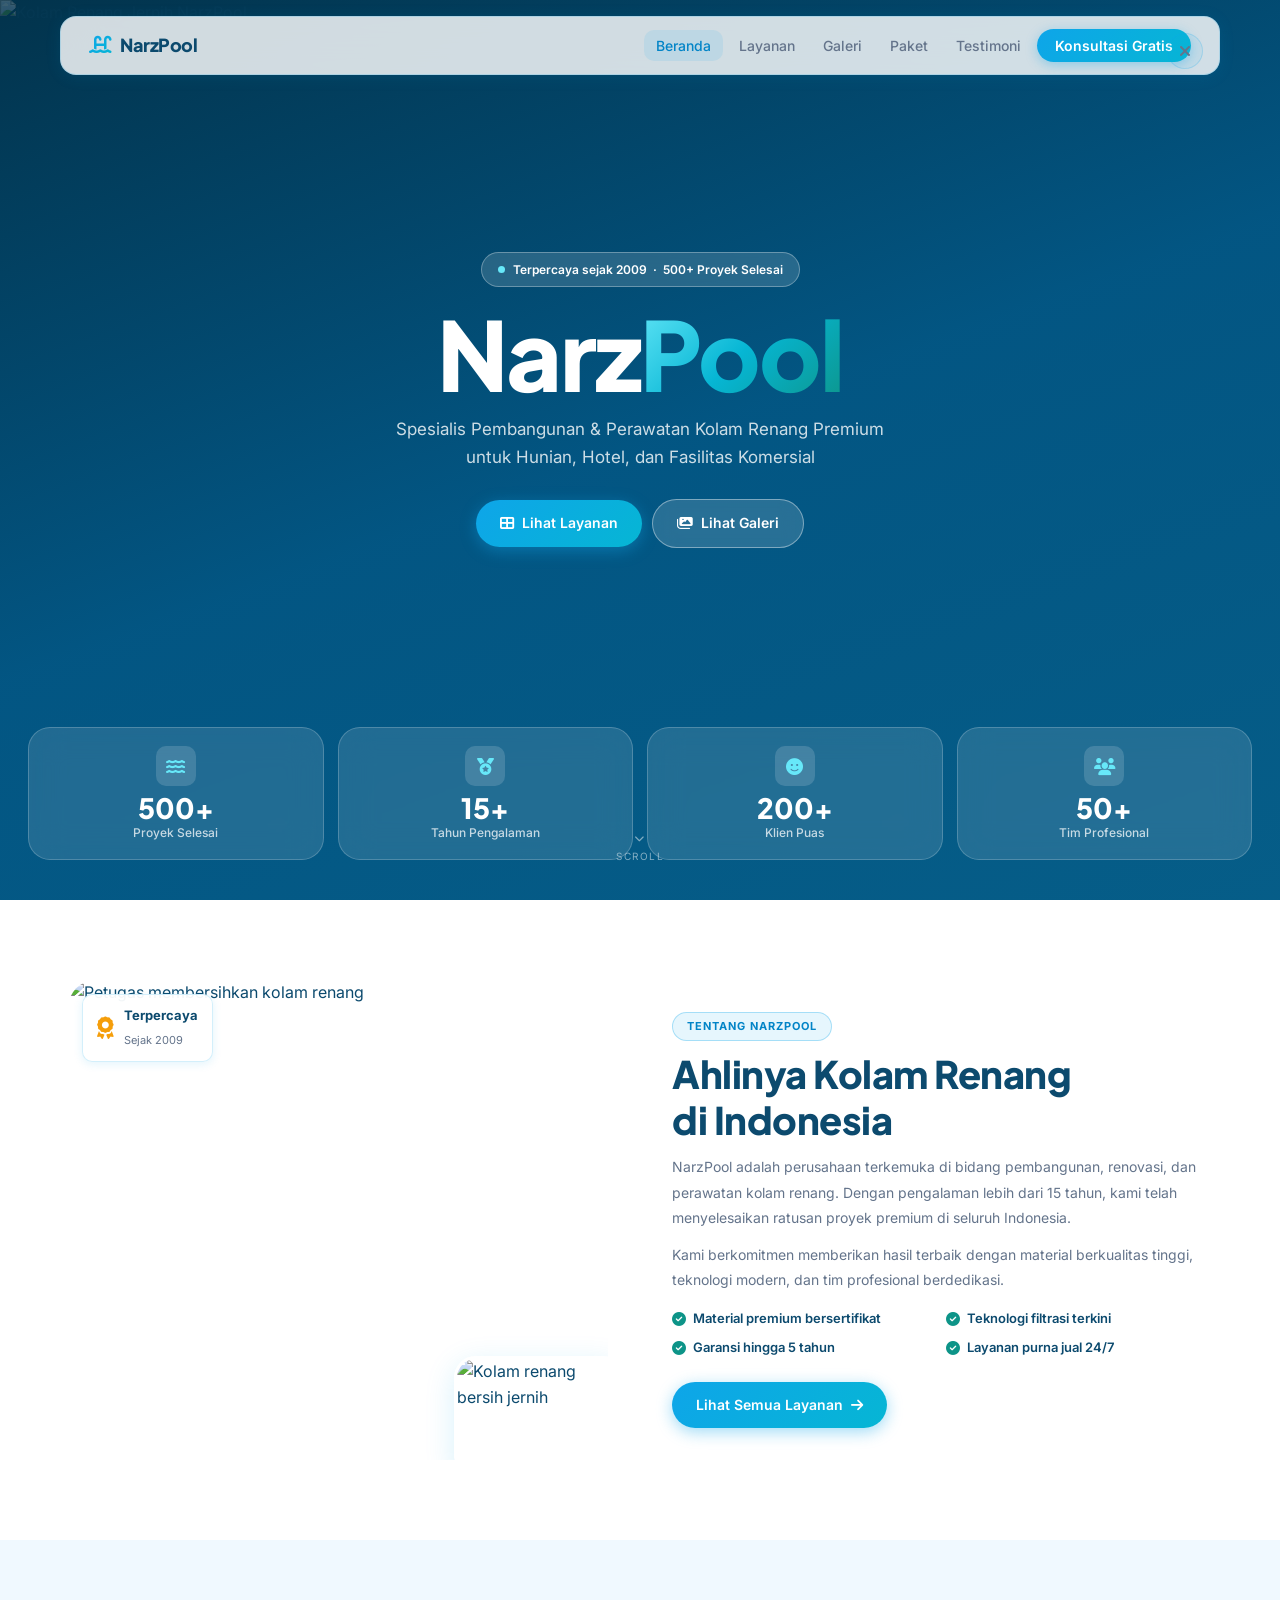
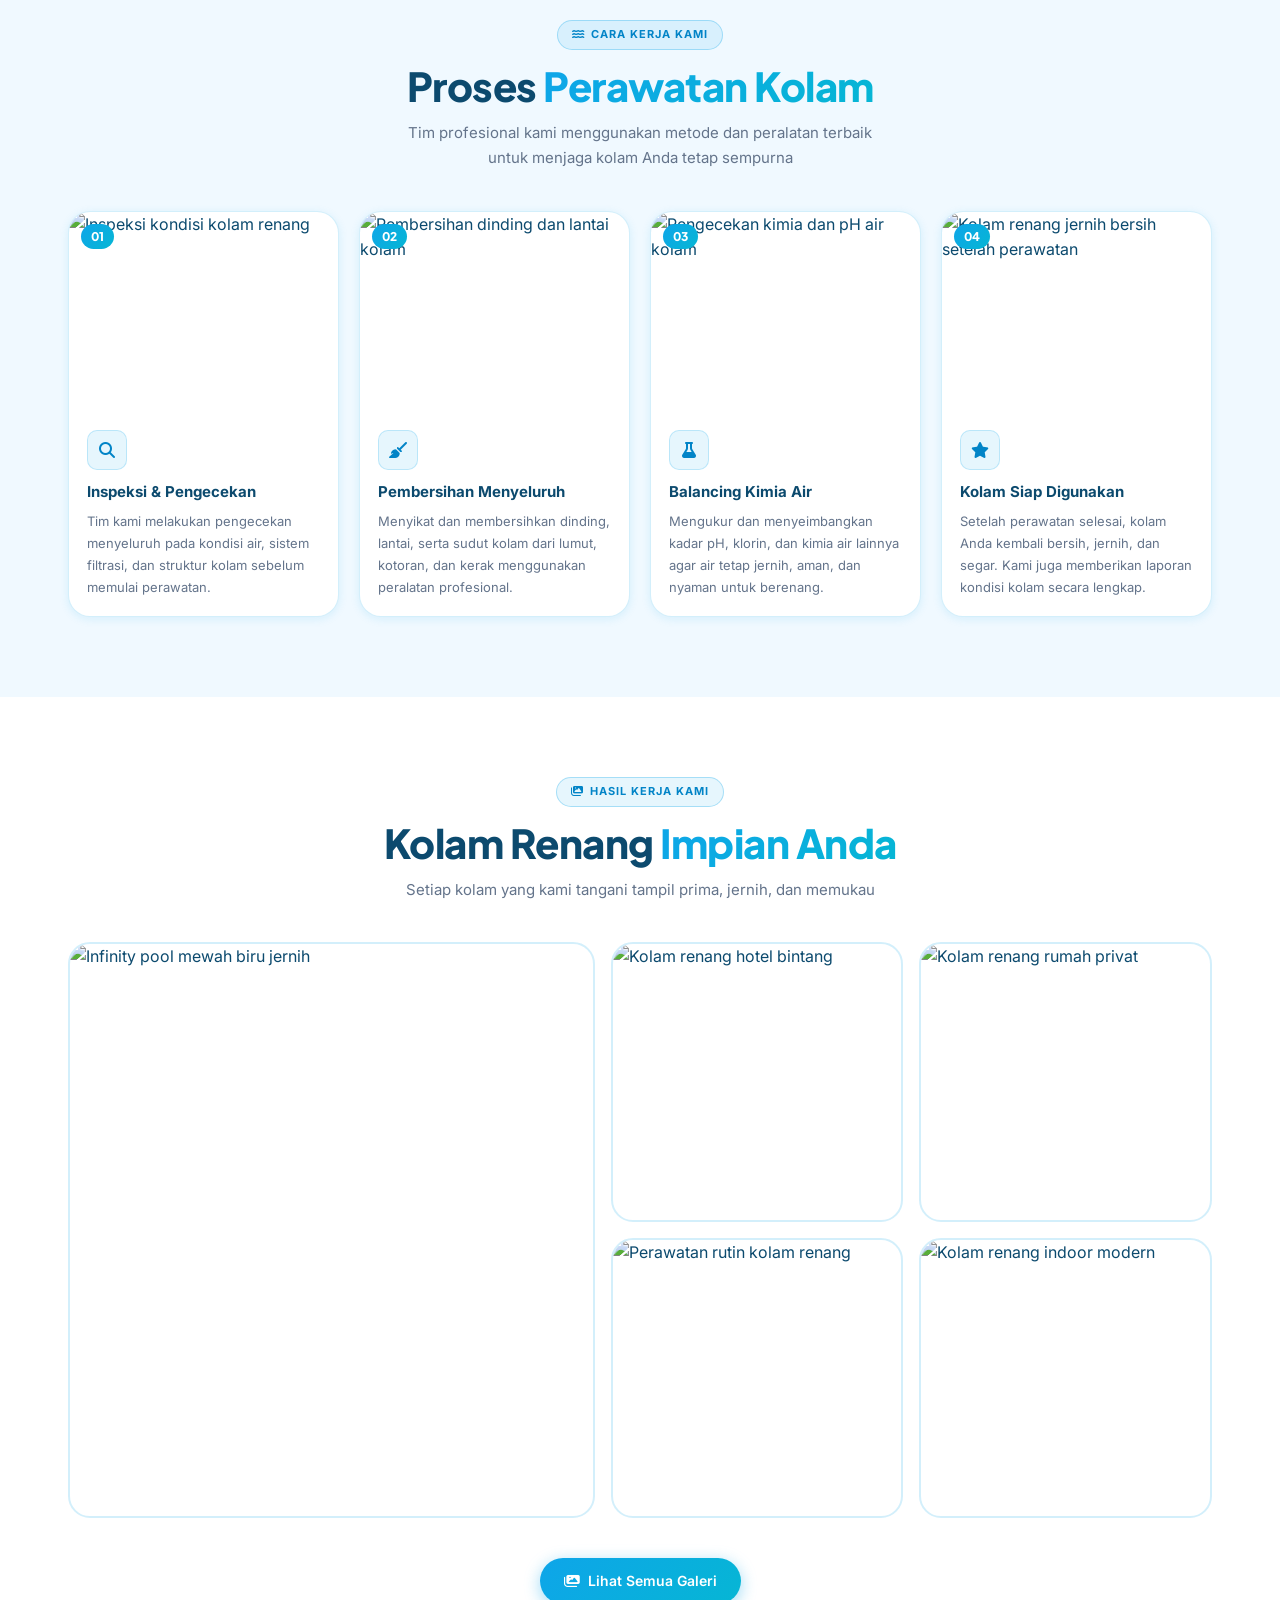
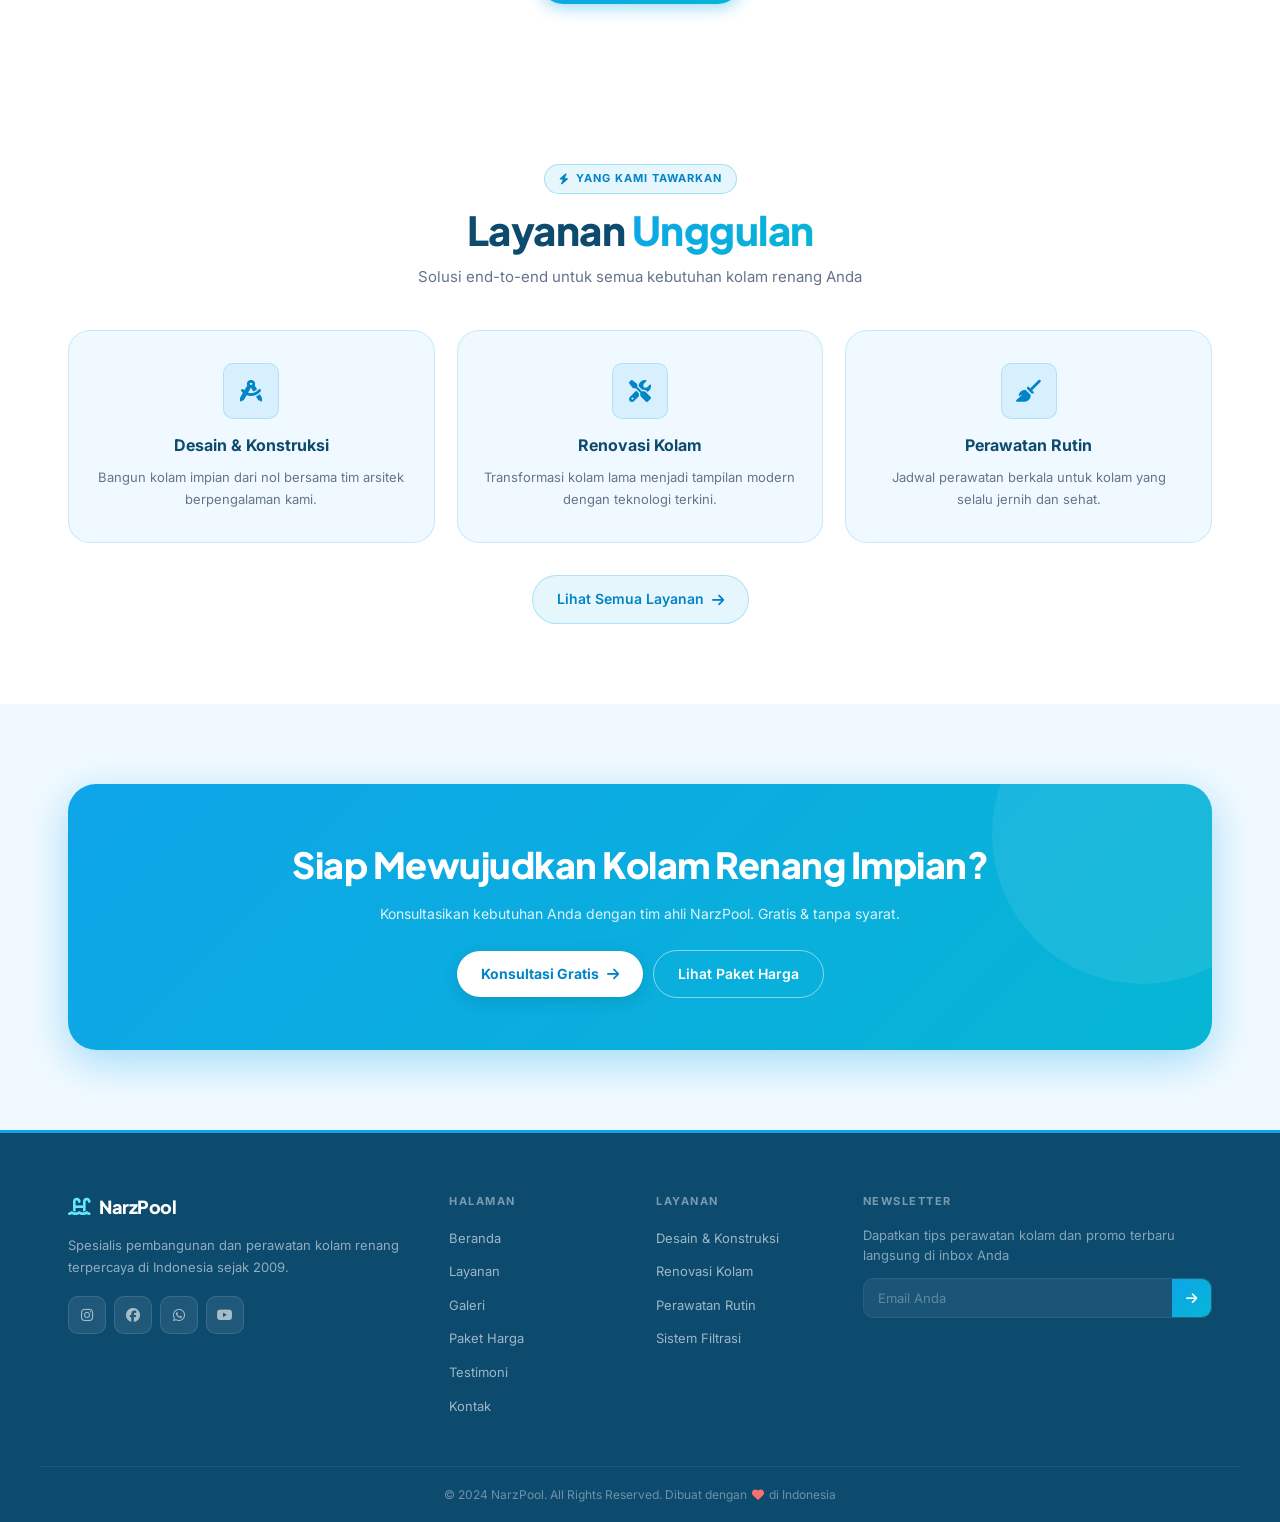
==== commit 0c925e15: "Add files via upload" ====
--- a/index.html
+++ b/index.html
@@ -17,6 +17,7 @@
         <span>NarzPool</span>
       </a>
       <ul class="nav-links" id="navLinks">
+        <button class="nav-close-btn" id="navClose" aria-label="Tutup menu"><i class="fas fa-times"></i></button>
         <li><a href="index.html" class="active">Beranda</a></li>
         <li><a href="layanan.html">Layanan</a></li>
         <li><a href="galeri.html">Galeri</a></li>
--- a/style.css
+++ b/style.css
@@ -89,41 +89,184 @@
 
 /* ===== NAVBAR ===== */
 .navbar{
-  position:fixed;top:12px;left:50%;transform:translateX(-50%);
-  width:calc(100% - 24px);max-width:1160px;z-index:1000;
-  padding:12px 16px;border-radius:var(--r-lg);
-  background:rgba(255,255,255,.75);backdrop-filter:blur(20px);
+  position:fixed;
+  top:10px;
+  left:50%;
+  transform:translateX(-50%);
+  width:calc(100% - 20px);
+  max-width:1160px;
+  z-index:1000;
+  padding:11px 16px;
+  border-radius:16px;
+  background:rgba(255,255,255,.82);
+  backdrop-filter:blur(20px);
   -webkit-backdrop-filter:blur(20px);
-  border:1px solid rgba(14,165,233,.2);box-shadow:var(--sh-sm);
-  transition:var(--ease);
-}
-.navbar.scrolled{background:rgba(255,255,255,.95);box-shadow:var(--sh-md)}
-.navbar[data-inner="true"]{background:rgba(255,255,255,.95)!important;box-shadow:var(--sh-md)!important}
-.nav-container{display:flex;align-items:center;justify-content:space-between;gap:12px}
-.logo{display:flex;align-items:center;gap:8px;flex-shrink:0}
-.logo i{font-size:20px;background:var(--grad);-webkit-background-clip:text;-webkit-text-fill-color:transparent}
-.logo span{font-family:'Plus Jakarta Sans',sans-serif;font-size:18px;font-weight:800;color:var(--text);letter-spacing:-.5px}
-.nav-links{display:none} /* hidden mobile, shown desktop */
-.nav-links a{color:var(--muted);font-size:14px;font-weight:500;padding:7px 12px;border-radius:var(--r-sm);transition:var(--ease)}
-.nav-links a:hover,.nav-links a.active{color:var(--blue-dark);background:rgba(14,165,233,.1)}
-.nav-cta{background:var(--grad)!important;color:#fff!important;padding:8px 18px!important;border-radius:50px!important;font-weight:600!important}
-.hamburger{display:flex;flex-direction:column;gap:5px;padding:6px;cursor:pointer;z-index:1001}
-.hamburger span{width:22px;height:2px;background:var(--text);border-radius:2px;transition:var(--ease);display:block}
-
-/* Mobile nav drawer */
-.nav-overlay{display:none;position:fixed;inset:0;background:rgba(0,0,0,.45);z-index:998;backdrop-filter:blur(3px)}
-.nav-overlay.show{display:block}
+  border:1px solid rgba(14,165,233,.18);
+  box-shadow:0 2px 16px rgba(14,165,233,.1);
+  transition:all .3s ease;
+}
+.navbar.scrolled,
+.navbar[data-inner="true"]{
+  background:rgba(255,255,255,.97);
+  box-shadow:0 4px 24px rgba(14,165,233,.15);
+}
+.nav-container{
+  display:flex;
+  align-items:center;
+  justify-content:space-between;
+}
+.logo{
+  display:flex;
+  align-items:center;
+  gap:8px;
+  text-decoration:none;
+  flex-shrink:0;
+}
+.logo i{
+  font-size:20px;
+  background:var(--grad);
+  -webkit-background-clip:text;
+  -webkit-text-fill-color:transparent;
+  background-clip:text;
+}
+.logo span{
+  font-family:'Plus Jakarta Sans',sans-serif;
+  font-size:18px;
+  font-weight:800;
+  color:var(--text);
+  letter-spacing:-.5px;
+}
+
+/* Nav links — hidden on mobile by default */
+.nav-links{
+  display:none;
+  list-style:none;
+}
+.nav-links a{
+  text-decoration:none;
+  color:var(--muted);
+  font-size:14px;
+  font-weight:500;
+  padding:7px 12px;
+  border-radius:var(--r-sm);
+  transition:all .2s ease;
+}
+.nav-links a:hover,
+.nav-links a.active{
+  color:var(--blue-dark);
+  background:rgba(14,165,233,.1);
+}
+.nav-cta{
+  background:var(--grad) !important;
+  color:#fff !important;
+  padding:8px 18px !important;
+  border-radius:50px !important;
+  font-weight:600 !important;
+  box-shadow:0 3px 12px rgba(14,165,233,.35) !important;
+}
+
+/* Hamburger button */
+.hamburger{
+  display:flex;
+  flex-direction:column;
+  justify-content:center;
+  gap:5px;
+  width:36px;
+  height:36px;
+  padding:7px;
+  cursor:pointer;
+  border-radius:8px;
+  background:rgba(14,165,233,.08);
+  border:1px solid rgba(14,165,233,.15);
+  flex-shrink:0;
+}
+.hamburger span{
+  display:block;
+  width:100%;
+  height:2px;
+  background:var(--text);
+  border-radius:2px;
+  transition:all .3s ease;
+}
+
+/* Overlay belakang drawer */
+.nav-overlay{
+  display:none;
+  position:fixed;
+  inset:0;
+  background:rgba(0,0,0,.5);
+  z-index:998;
+  -webkit-tap-highlight-color:transparent;
+}
+.nav-overlay.show{ display:block; }
+
+/* Drawer slide-in dari kanan */
 .nav-links.open{
-  display:flex;flex-direction:column;gap:4px;
-  position:fixed;top:0;right:0;bottom:0;
-  width:min(280px,82vw);
+  display:flex !important;
+  flex-direction:column;
+  gap:4px;
+  position:fixed;
+  top:0;
+  right:0;
+  bottom:0;
+  width:min(76vw, 280px);
   background:#fff;
-  padding:72px 20px 32px;
-  box-shadow:-4px 0 40px rgba(0,0,0,.15);
-  z-index:999;overflow-y:auto;
-}
-.nav-links.open a{font-size:15px;padding:12px 16px;display:block;border-radius:var(--r-sm);color:var(--text)}
-.nav-links.open .nav-cta{margin-top:12px;display:block;text-align:center;padding:12px 16px!important;border-radius:var(--r-md)!important}
+  padding:72px 16px 32px;
+  z-index:999;
+  overflow-y:auto;
+  box-shadow:-4px 0 32px rgba(0,0,0,.14);
+  border-left:1px solid rgba(14,165,233,.12);
+  /* animasi masuk */
+  animation:slideIn .28s ease;
+}
+@keyframes slideIn{
+  from{transform:translateX(100%);opacity:.5}
+  to{transform:translateX(0);opacity:1}
+}
+.nav-links.open li{ width:100%; }
+.nav-links.open a{
+  display:block;
+  font-size:15px;
+  font-weight:600;
+  padding:13px 16px;
+  color:var(--text);
+  border-radius:var(--r-sm);
+  border-bottom:1px solid rgba(14,165,233,.07);
+}
+.nav-links.open a.active{
+  color:var(--blue-dark);
+  background:rgba(14,165,233,.08);
+}
+.nav-links.open li:last-child a{
+  border-bottom:none;
+}
+.nav-links.open .nav-cta{
+  margin-top:14px;
+  display:block;
+  text-align:center;
+  padding:13px 16px !important;
+  border-radius:var(--r-md) !important;
+}
+
+/* Tombol close (X) di dalam drawer */
+.nav-close-btn{
+  position:absolute;
+  top:16px;
+  right:16px;
+  width:36px;
+  height:36px;
+  border-radius:50%;
+  border:1px solid rgba(14,165,233,.2);
+  background:rgba(14,165,233,.07);
+  display:flex;
+  align-items:center;
+  justify-content:center;
+  cursor:pointer;
+  font-size:16px;
+  color:var(--muted);
+  flex-shrink:0;
+}
+
 
 /* ===== HERO ===== */
 .hero{
@@ -547,10 +690,30 @@
   section.galeri-page,section.paket-page,section.testimoni-page,
   section.kontak-page,section.rating-summary{padding:80px 0}
 
-  /* Navbar */
-  .navbar{top:16px;padding:14px 28px}
-  .nav-links{display:flex;align-items:center;gap:4px}
-  .hamburger{display:none}
+  /* Navbar desktop */
+  .navbar{ top:16px; padding:14px 28px; }
+  .nav-links{
+    display:flex !important;
+    position:static;
+    flex-direction:row;
+    align-items:center;
+    gap:4px;
+    width:auto;
+    background:none;
+    padding:0;
+    box-shadow:none;
+    border:none;
+    animation:none;
+    overflow:visible;
+  }
+  .nav-links li{ width:auto; }
+  .nav-links a{
+    font-size:14px;
+    font-weight:500;
+    padding:7px 12px;
+    border-bottom:none;
+  }
+  .hamburger{ display:none; }
 
   /* Hero */
   .hero-content{padding:100px 28px 28px}
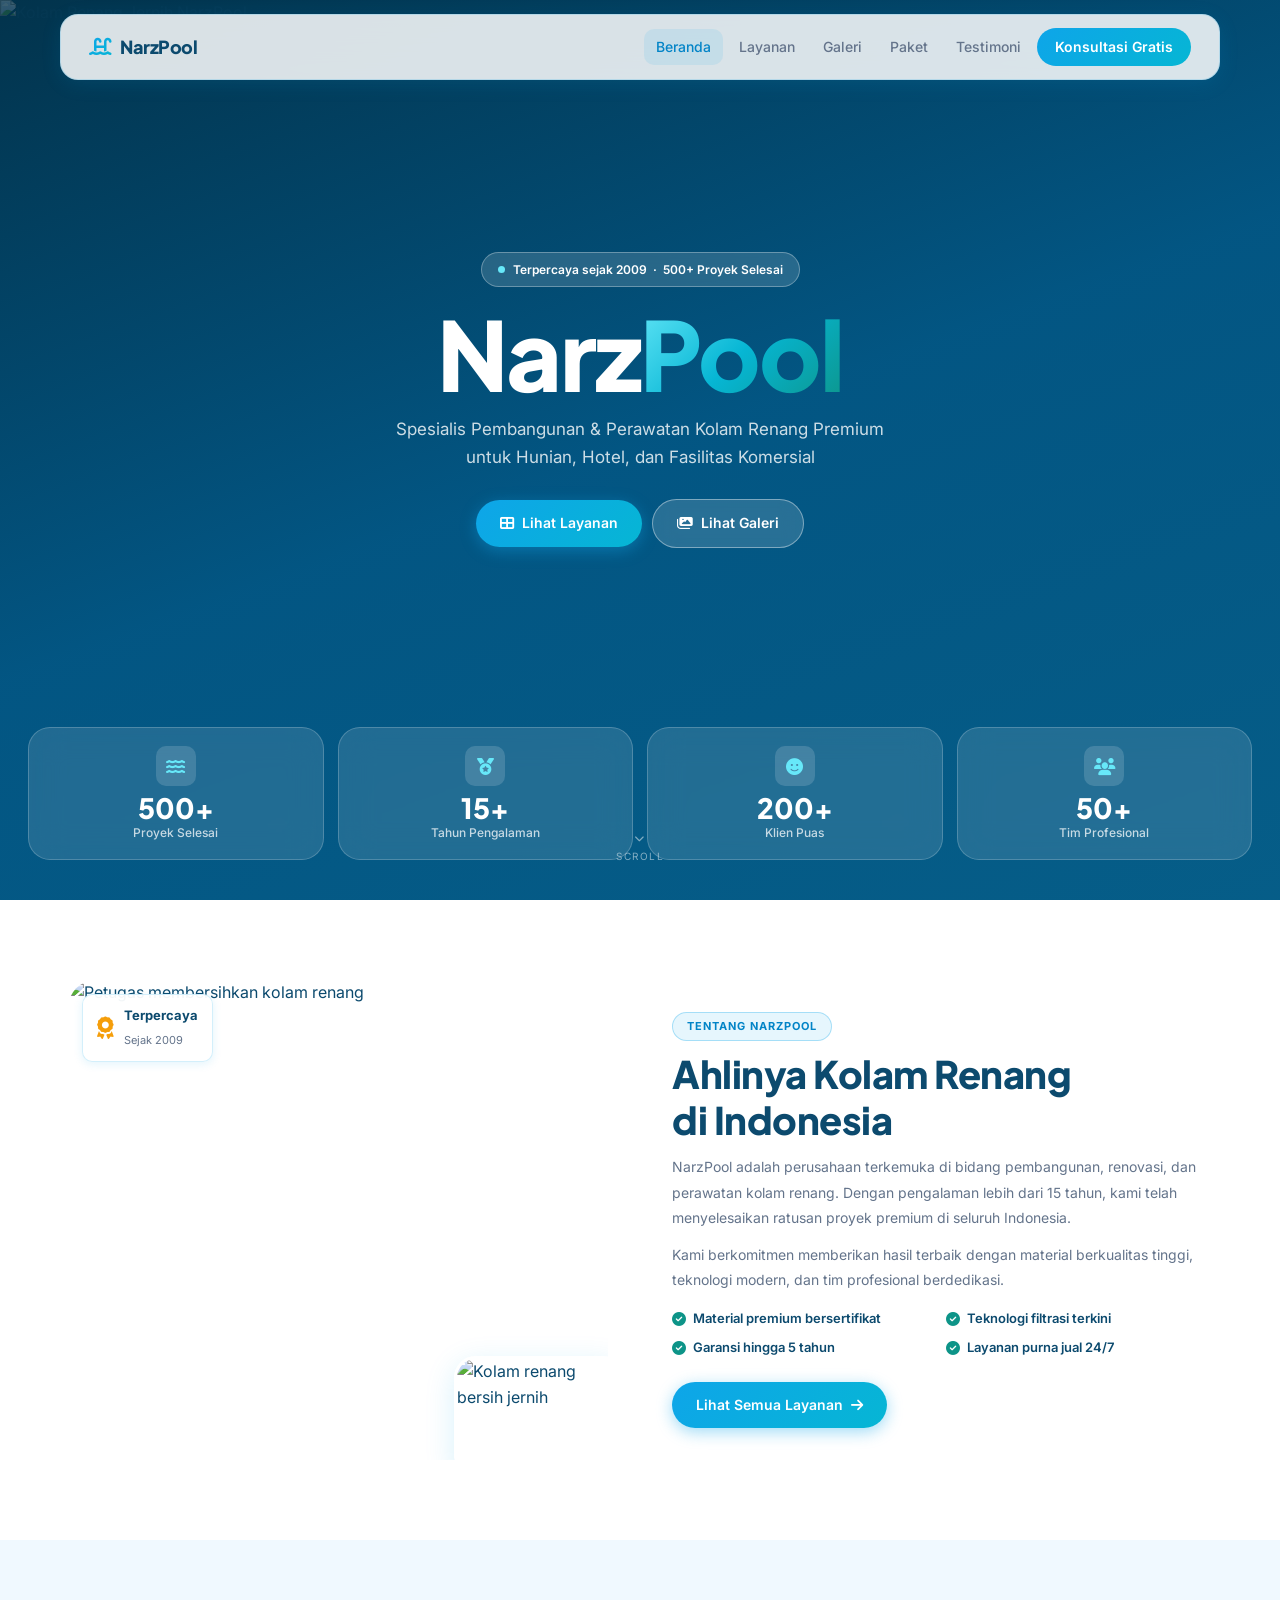
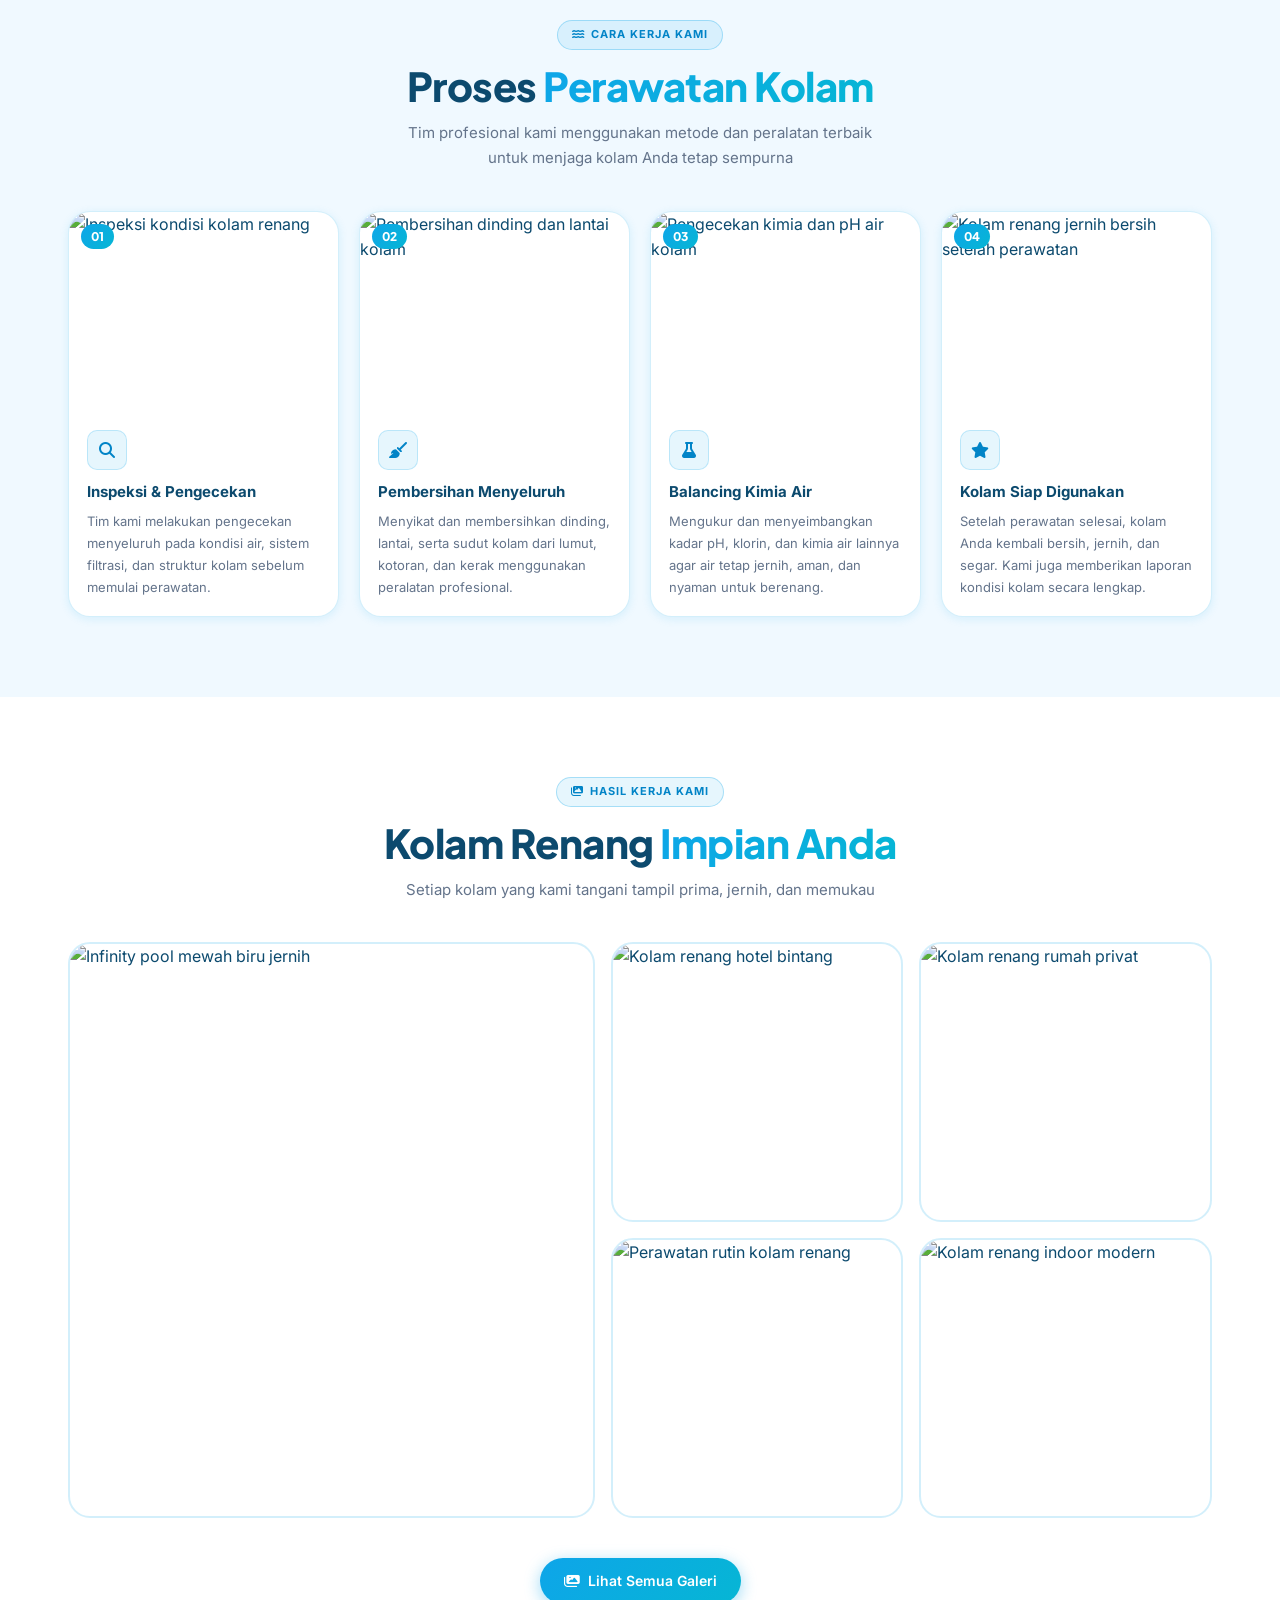
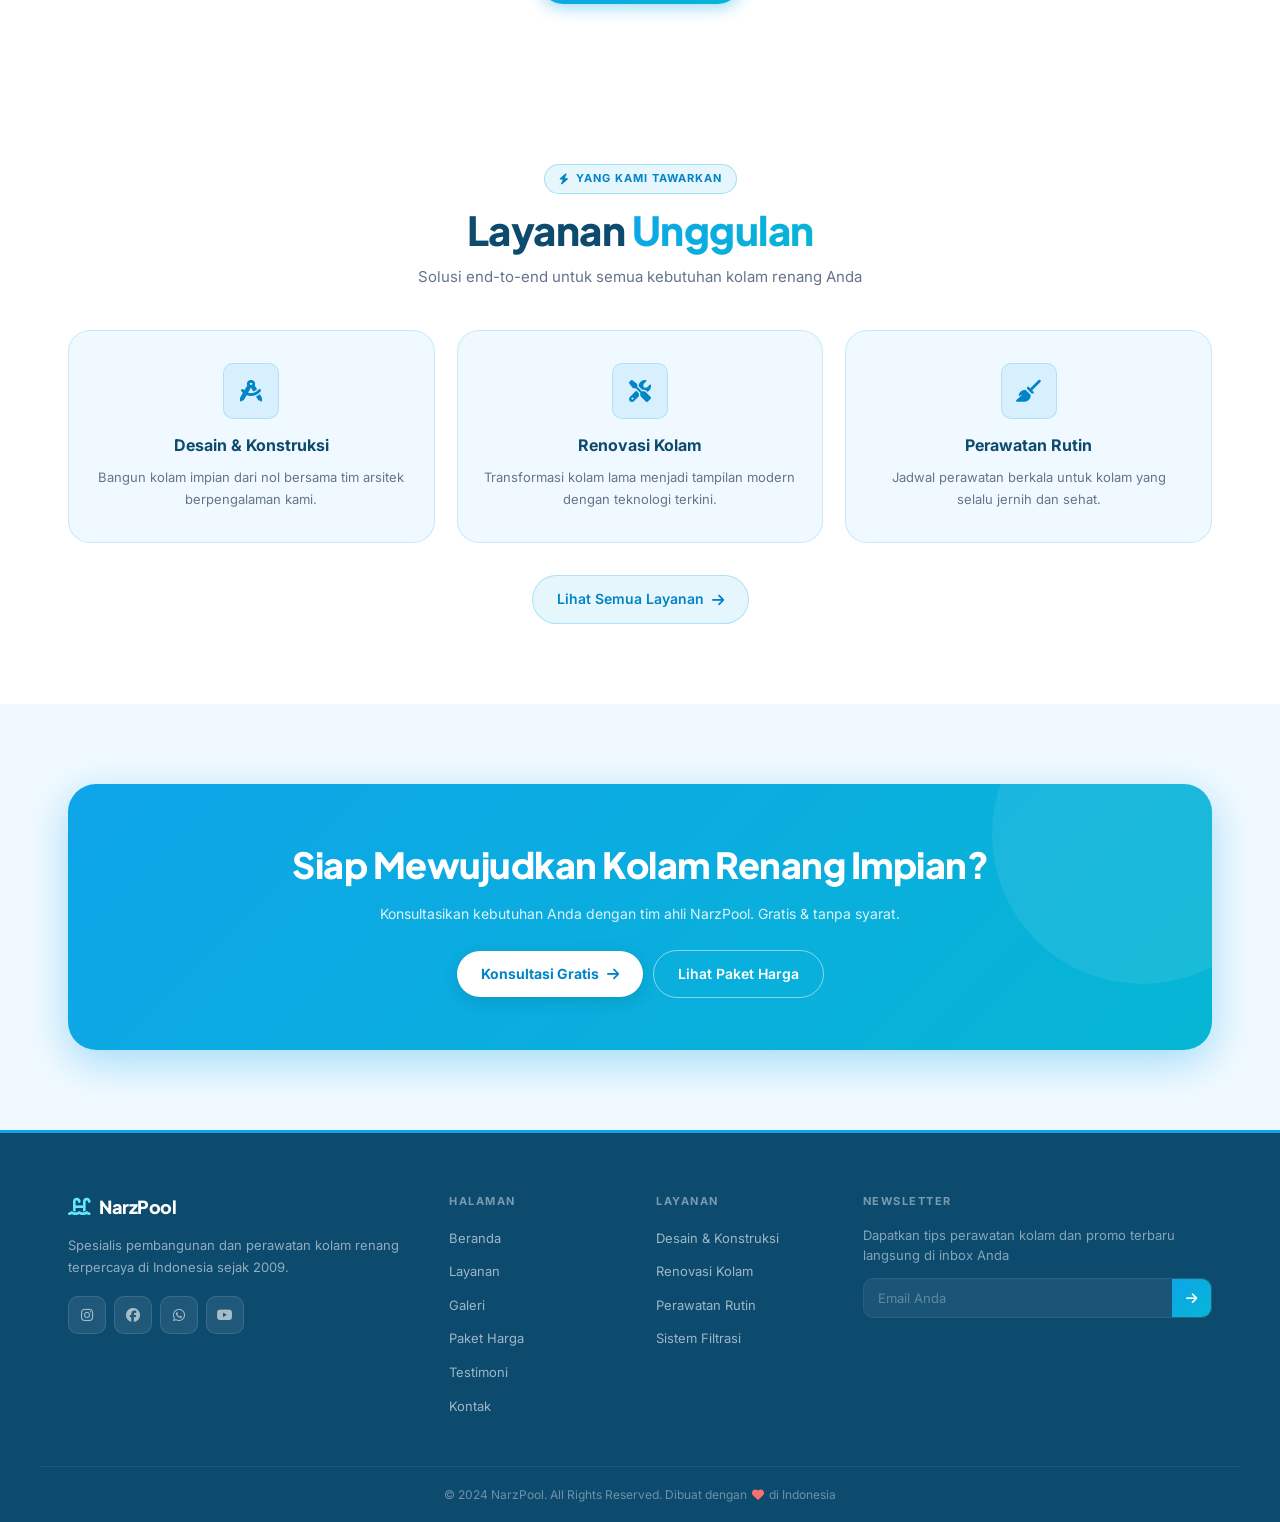
==== commit dd525e48: "Add files via upload" ====
--- a/index.html
+++ b/index.html
@@ -4,7 +4,7 @@
   <meta charset="UTF-8"/>
   <meta name="viewport" content="width=device-width, initial-scale=1.0"/>
   <title>NarzPool — Spesialis Kolam Renang Premium</title>
-  <link rel="stylesheet" href="style.css"/>
+  <link rel="stylesheet" href="style.css?v=4"/>
   <link rel="stylesheet" href="https://cdnjs.cloudflare.com/ajax/libs/font-awesome/6.4.0/css/all.min.css"/>
 </head>
 <body>
--- a/style.css
+++ b/style.css
@@ -88,33 +88,39 @@
 .center-btn{text-align:center}
 
 /* ===== NAVBAR ===== */
+/* VERSION 4 — MOBILE-FIRST CLEAN */
+
+/* MOBILE: navbar full-width, nempel di atas (tidak menggunakan floating pill) */
 .navbar{
   position:fixed;
-  top:10px;
-  left:50%;
-  transform:translateX(-50%);
-  width:calc(100% - 20px);
-  max-width:1160px;
+  top:0;
+  left:0;
+  right:0;
+  width:100%;
   z-index:1000;
-  padding:11px 16px;
-  border-radius:16px;
-  background:rgba(255,255,255,.82);
-  backdrop-filter:blur(20px);
-  -webkit-backdrop-filter:blur(20px);
-  border:1px solid rgba(14,165,233,.18);
-  box-shadow:0 2px 16px rgba(14,165,233,.1);
-  transition:all .3s ease;
-}
-.navbar.scrolled,
+  padding:12px 16px;
+  border-radius:0; /* penting: tidak ada border-radius di mobile agar tidak terpotong */
+  background:rgba(255,255,255,.97);
+  border-bottom:1px solid rgba(14,165,233,.15);
+  box-shadow:0 2px 12px rgba(14,165,233,.1);
+  transition:box-shadow .3s ease;
+}
+.navbar.scrolled{
+  box-shadow:0 4px 20px rgba(14,165,233,.18);
+}
 .navbar[data-inner="true"]{
-  background:rgba(255,255,255,.97);
-  box-shadow:0 4px 24px rgba(14,165,233,.15);
-}
+  background:rgba(255,255,255,.98) !important;
+}
+
 .nav-container{
   display:flex;
   align-items:center;
   justify-content:space-between;
-}
+  width:100%;
+  max-width:1200px;
+  margin:0 auto;
+}
+
 .logo{
   display:flex;
   align-items:center;
@@ -137,11 +143,12 @@
   letter-spacing:-.5px;
 }
 
-/* Nav links — hidden on mobile by default */
+/* Nav links: tersembunyi di mobile */
 .nav-links{
   display:none;
   list-style:none;
 }
+
 .nav-links a{
   text-decoration:none;
   color:var(--muted);
@@ -162,22 +169,21 @@
   padding:8px 18px !important;
   border-radius:50px !important;
   font-weight:600 !important;
-  box-shadow:0 3px 12px rgba(14,165,233,.35) !important;
-}
-
-/* Hamburger button */
+}
+
+/* Hamburger */
 .hamburger{
   display:flex;
   flex-direction:column;
   justify-content:center;
   gap:5px;
-  width:36px;
-  height:36px;
-  padding:7px;
+  width:40px;
+  height:40px;
+  padding:8px;
   cursor:pointer;
-  border-radius:8px;
+  border-radius:10px;
   background:rgba(14,165,233,.08);
-  border:1px solid rgba(14,165,233,.15);
+  border:1.5px solid rgba(14,165,233,.2);
   flex-shrink:0;
 }
 .hamburger span{
@@ -189,46 +195,47 @@
   transition:all .3s ease;
 }
 
-/* Overlay belakang drawer */
+/* Overlay */
 .nav-overlay{
   display:none;
   position:fixed;
   inset:0;
   background:rgba(0,0,0,.5);
   z-index:998;
-  -webkit-tap-highlight-color:transparent;
 }
 .nav-overlay.show{ display:block; }
 
-/* Drawer slide-in dari kanan */
+/* Drawer */
 .nav-links.open{
   display:flex !important;
   flex-direction:column;
-  gap:4px;
+  gap:0;
   position:fixed;
   top:0;
   right:0;
   bottom:0;
-  width:min(76vw, 280px);
+  width:min(75vw, 260px);
   background:#fff;
-  padding:72px 16px 32px;
+  padding:64px 12px 24px;
   z-index:999;
   overflow-y:auto;
-  box-shadow:-4px 0 32px rgba(0,0,0,.14);
+  box-shadow:-6px 0 30px rgba(0,0,0,.15);
   border-left:1px solid rgba(14,165,233,.12);
-  /* animasi masuk */
-  animation:slideIn .28s ease;
-}
-@keyframes slideIn{
-  from{transform:translateX(100%);opacity:.5}
-  to{transform:translateX(0);opacity:1}
-}
-.nav-links.open li{ width:100%; }
+  animation:drawerIn .28s ease;
+}
+@keyframes drawerIn{
+  from{ transform:translateX(100%); }
+  to{   transform:translateX(0); }
+}
+.nav-links.open li{
+  width:100%;
+}
 .nav-links.open a{
   display:block;
+  width:100%;
   font-size:15px;
   font-weight:600;
-  padding:13px 16px;
+  padding:13px 14px;
   color:var(--text);
   border-radius:var(--r-sm);
   border-bottom:1px solid rgba(14,165,233,.07);
@@ -241,30 +248,28 @@
   border-bottom:none;
 }
 .nav-links.open .nav-cta{
-  margin-top:14px;
-  display:block;
+  margin-top:12px;
   text-align:center;
-  padding:13px 16px !important;
+  padding:13px 14px !important;
   border-radius:var(--r-md) !important;
 }
 
-/* Tombol close (X) di dalam drawer */
+/* Tombol × di dalam drawer */
 .nav-close-btn{
   position:absolute;
-  top:16px;
-  right:16px;
-  width:36px;
-  height:36px;
+  top:14px;
+  right:14px;
+  width:34px;
+  height:34px;
   border-radius:50%;
-  border:1px solid rgba(14,165,233,.2);
-  background:rgba(14,165,233,.07);
+  border:1.5px solid rgba(14,165,233,.2);
+  background:rgba(14,165,233,.06);
   display:flex;
   align-items:center;
   justify-content:center;
   cursor:pointer;
-  font-size:16px;
+  font-size:15px;
   color:var(--muted);
-  flex-shrink:0;
 }
 
 
@@ -283,7 +288,7 @@
 
 .hero-content{
   position:relative;z-index:2;text-align:center;
-  width:100%;padding:88px 20px 24px;
+  width:100%;padding:76px 20px 24px;
   flex:1;display:flex;flex-direction:column;
   align-items:center;justify-content:center;
 }
@@ -342,9 +347,9 @@
 
 /* ===== PAGE HERO (halaman dalam) ===== */
 .page-hero{
-  position:relative;min-height:260px;
+  position:relative;min-height:240px;
   display:flex;align-items:center;justify-content:center;
-  text-align:center;padding:90px 16px 40px;overflow:hidden;
+  text-align:center;padding:80px 16px 36px;overflow:hidden;
   background:linear-gradient(160deg,#e0f2fe,#bae6fd,#cffafe);
 }
 .page-hero-img .page-hero-bg{
@@ -690,8 +695,27 @@
   section.galeri-page,section.paket-page,section.testimoni-page,
   section.kontak-page,section.rating-summary{padding:80px 0}
 
-  /* Navbar desktop */
-  .navbar{ top:16px; padding:14px 28px; }
+  /* Navbar desktop: kembali ke pill floating */
+  .navbar{
+    top:14px;
+    left:50%;
+    right:auto;
+    width:calc(100% - 48px);
+    max-width:1160px;
+    transform:translateX(-50%);
+    border-radius:18px;
+    padding:13px 28px;
+    background:rgba(255,255,255,.85);
+    backdrop-filter:blur(20px);
+    -webkit-backdrop-filter:blur(20px);
+    border:1px solid rgba(14,165,233,.18);
+    box-shadow:0 4px 20px rgba(14,165,233,.12);
+  }
+  .navbar.scrolled{
+    background:rgba(255,255,255,.97);
+    box-shadow:0 6px 28px rgba(14,165,233,.18);
+  }
+  .nav-container{ max-width:none; margin:0; }
   .nav-links{
     display:flex !important;
     position:static;
@@ -712,7 +736,9 @@
     font-weight:500;
     padding:7px 12px;
     border-bottom:none;
+    display:inline-flex;
   }
+  .nav-close-btn{ display:none; }
   .hamburger{ display:none; }
 
   /* Hero */
@@ -798,7 +824,7 @@
   .stat-item h2{font-size:38px}
 
   /* Page hero */
-  .page-hero{min-height:320px;padding:100px 28px 48px}
+  .page-hero{min-height:320px;padding:120px 28px 52px}
   .page-hero-content h1{font-size:clamp(40px,6vw,60px)}
 }
 
